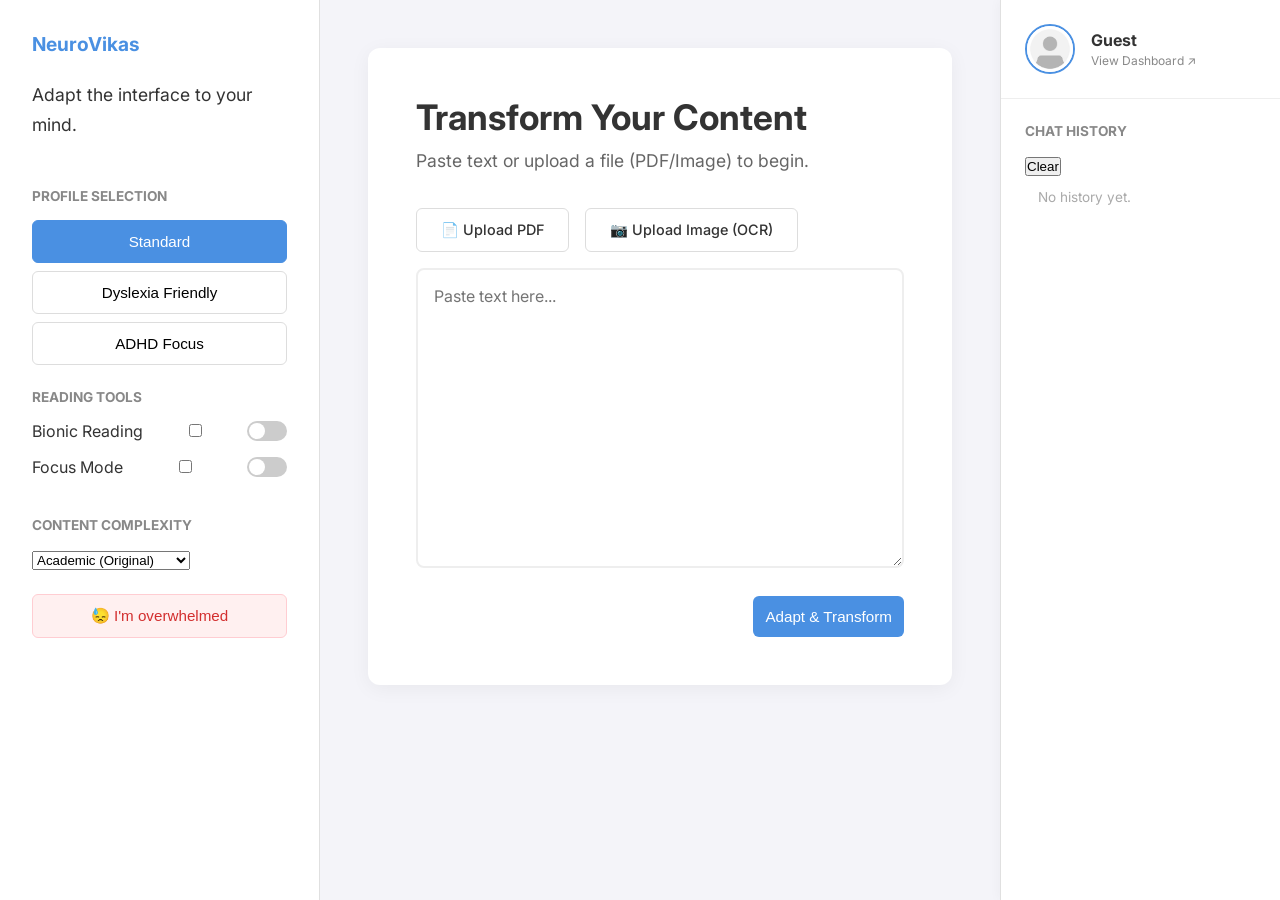
==== frontend/index.html @ 612e020a "Update index.html" ====
<!DOCTYPE html>
<html lang="en">
<head>
    <meta charset="UTF-8">
    <meta name="viewport" content="width=device-width, initial-scale=1.0">
    <title>NeuroVikas | Neuro-Adaptive Learning</title>
    <link rel="stylesheet" href="style.css">
    <link href="https://fonts.googleapis.com/css2?family=Inter:wght@400;600;700&family=Lexend:wght@400;500&display=swap" rel="stylesheet">
</head>
<body>

    <!-- Left Control Sidebar -->
    <nav class="control-panel">
        <div class="logo">NeuroVikas</div>
        <p class="tagline">Adapt the interface to your mind.</p>

        <div class="control-group">
            <h3>Profile Selection</h3>
            <div class="btn-group">
                <button onclick="setMode('default')" class="btn btn-outline" id="btn-default">Standard</button>
                <button onclick="setMode('dyslexia')" class="btn btn-outline" id="btn-dyslexia">Dyslexia Friendly</button>
                <button onclick="setMode('adhd')" class="btn btn-outline" id="btn-adhd">ADHD Focus</button>
            </div>
        </div>

        <div class="control-group">
            <h3>Reading Tools</h3>
            <label class="toggle-label">
                <span>Bionic Reading</span>
                <input type="checkbox" id="toggle-bionic" onchange="toggleBionic(this.checked)">
                <span class="slider"></span>
            </label>
            <label class="toggle-label">
                <span>Focus Mode</span>
                <input type="checkbox" id="toggle-focus" onchange="toggleFocusMask(this.checked)">
                <span class="slider"></span>
            </label>
        </div>

        <div class="control-group">
            <h3>Content Complexity</h3>
            <select id="complexity-select" onchange="changeComplexity(this.value)">
                <option value="academic">Academic (Original)</option>
                <option value="simplified">Simplified (Easy Read)</option>
            </select>
        </div>

        <div class="control-group distress-section">
            <button class="btn btn-distress" onclick="triggerBreak()">
                😓 I'm overwhelmed
            </button>
        </div>
    </nav>

    <!-- Main Content Area (Shifted Left) -->
    <main class="content-area" id="content-area">
        
        <!-- Focus Mask Overlays (Top & Bottom dark slabs) -->
        <div class="focus-mask-top" id="focus-mask-top"></div>
        <div class="focus-mask-bottom" id="focus-mask-bottom"></div>

        <!-- INPUT VIEW -->
        <section class="input-view" id="input-view">
            <h1>Transform Your Content</h1>
            <p>Paste text or upload a file (PDF/Image) to begin.</p>
            
            <!-- Upload Buttons -->
            <div class="upload-section">
                <label class="upload-btn" title="Max file size: 16MB">
                    📄 Upload PDF
                    <input type="file" id="pdf-input" accept=".pdf" hidden onchange="handleFileUpload(this)">
                </label>
                <label class="upload-btn" title="Max file size: 16MB">
                    📷 Upload Image (OCR)
                    <input type="file" id="img-input" accept="image/*" hidden onchange="handleFileUpload(this)">
                </label>
            </div>

            <textarea id="user-input" placeholder="Paste text here..."></textarea>
            
            <div class="input-actions">
                <button class="btn btn-primary" onclick="processText()">Adapt & Transform</button>
            </div>
        </section>

        <!-- RESULT VIEW (Hidden initially) -->
        <article class="article-container hidden" id="article-container">
            <header>
                <h1 id="article-title">Processed Content</h1>
                <div class="meta-bar">
                    <span class="tag" id="meta-complexity">Analyzing...</span>
                    <span class="reading-time" id="meta-time">0 min read</span>
                </div>
            </header>

            <!-- Action Bar -->
            <div class="action-bar">
                <button class="btn btn-icon" onclick="toggleSpeech()">🔊 Read Aloud</button>
                <button class="btn btn-icon" onclick="downloadText()">📥 Download TXT</button>
                <button class="btn btn-icon" onclick="downloadPDF()">📥 Download PDF</button>
            </div>

            <!-- Content Blocks -->
            <section class="content-block" id="content-academic"></section>
            <section class="content-block hidden" id="content-simplified"></section>

            <!-- Visual Aid -->
            <aside class="visual-summary" id="visual-summary">
                <div class="card">
                    <div class="icon">💡</div>
                    <div class="text">Key Concepts extracted dynamically</div>
                </div>
            </aside>
        </article>
    </main>

    <!-- NEW: Right Sidebar (Profile & History) -->
    <aside class="right-sidebar">
        <!-- Profile Widget -->
        <div class="profile-widget">
            <a href="dashboard.html" class="profile-link">
                <img src="defprofile.jpeg" alt="Profile" class="profile-pic">
                <div class="profile-info">
                    <span class="profile-name" id="sidebar-username">Guest</span>
                    <span class="profile-view">View Dashboard ↗</span>
                </div>
            </a>
        </div>

        <!-- History Section -->
        <div class="history-section">
            <div class="history-header">
                <h3>Chat History</h3>
                <button class="btn-clear-history" onclick="clearHistory()">Clear</button>
            </div>
            <ul id="history-list" class="history-list">
                <li class="history-empty">No history yet.</li>
            </ul>
        </div>
    </aside>

    <!-- Distress Modal -->
    <div class="modal-overlay hidden" id="distress-modal" onclick="closeBreak()">
        <div class="modal-content" onclick="event.stopPropagation()">
            <h2>Let's take a breath.</h2>
            <p>Focus on the circle.</p>
            <div class="breathing-circle"></div>
            <button class="btn btn-primary" onclick="closeBreak()">I'm ready</button>
        </div>
    </div>

    <!-- Exit ADHD Mode Button (Floating) -->
    <button class="adhd-exit-btn hidden" id="adhd-exit-btn" onclick="setMode('default')">❌ Exit ADHD Focus</button>

    <script src="script.js"></script>
</body>
</html>
---- frontend/style.css ----
:root {
    --bg-color: #f4f4f9;
    --text-color: #333;
    --font-main: 'Inter', sans-serif;
    --font-readable: 'Lexend', sans-serif;
    --panel-bg: #ffffff;
    --accent: #4a90e2;
    --warning: #f4b400;
    --success: #0f9d58;
}

* { box-sizing: border-box; margin: 0; padding: 0; transition: all 0.3s ease; }

body {
    font-family: var(--font-main);
    background-color: var(--bg-color);
    color: var(--text-color);
    display: flex;
    min-height: 100vh;
}

/* Sidebar */
.control-panel {
    width: 320px;
    background: var(--panel-bg);
    padding: 2rem;
    border-right: 1px solid #e0e0e0;
    display: flex;
    flex-direction: column;
    gap: 1.5rem;
    z-index: 100;
}

.logo { font-weight: 700; font-size: 1.2rem; color: var(--accent); }
.control-group h3 { font-size: 0.85rem; text-transform: uppercase; color: #888; margin-bottom: 1rem; }

/* Buttons & Toggles */
.btn-group { display: flex; flex-direction: column; gap: 0.5rem; }
.btn {
    padding: 0.75rem;
    border: 1px solid #ddd;
    background: white;
    cursor: pointer;
    border-radius: 6px;
    font-weight: 500;
    text-align: center;
    font-size: 0.95rem;
}
.btn:hover { border-color: var(--accent); color: var(--accent); }
.btn.active { background: var(--accent); color: white; border-color: var(--accent); }
.btn-primary { background: var(--accent); color: white; border: none; }
.btn-distress { background: #fff0f0; color: #d32f2f; border-color: #ffcdd2; width: 100%; margin-top: auto; }

.toggle-label { display: flex; justify-content: space-between; align-items: center; margin-bottom: 1rem; cursor: pointer; }
.slider { width: 40px; height: 20px; background: #ccc; border-radius: 20px; position: relative; }
.slider::after { content: ''; position: absolute; width: 16px; height: 16px; background: white; border-radius: 50%; top: 2px; left: 2px; transition: 0.2s; }
input:checked + .slider { background: var(--accent); }
input:checked + .slider::after { left: 22px; }

/* Content Area */
.content-area { flex: 1; padding: 3rem; overflow-y: auto; position: relative; display: flex; flex-direction: column; align-items: center; }

/* Input View */
.input-view {
    width: 100%;
    max-width: 800px;
    background: white;
    padding: 3rem;
    border-radius: 12px;
    box-shadow: 0 4px 20px rgba(0,0,0,0.05);
}
.input-view h1 { margin-bottom: 0.5rem; }
.input-view p { color: #666; margin-bottom: 2rem; }

textarea#user-input {
    width: 100%;
    height: 300px;
    border: 2px solid #eee;
    border-radius: 8px;
    padding: 1rem;
    font-family: var(--font-main);
    font-size: 1rem;
    resize: vertical;
}
textarea#user-input:focus { border-color: var(--accent); outline: none; }
.input-actions { margin-top: 1.5rem; text-align: right; }

/* NEW: Upload Section */
.upload-section {
    display: flex;
    gap: 1rem;
    margin-bottom: 1rem;
}
.upload-btn {
    padding: 0.75rem 1.5rem;
    background: white;
    border: 1px solid #ddd;
    border-radius: 6px;
    cursor: pointer;
    font-weight: 500;
    transition: all 0.2s;
    font-size: 0.9rem;
}
.upload-btn:hover {
    background: #f0f0f0;
    border-color: #aaa;
}

/* Reading View */
.article-container {
    width: 100%;
    max-width: 800px;
    background: white;
    padding: 3rem;
    border-radius: 12px;
    box-shadow: 0 4px 20px rgba(0,0,0,0.05);
}

/* NEW: Action Bar */
.action-bar {
    display: flex;
    gap: 0.5rem;
    margin-bottom: 1.5rem;
    border-bottom: 1px solid #eee;
    padding-bottom: 1rem;
    flex-wrap: wrap;
}
.btn-icon {
    background: white;
    border: 1px solid #eee;
    padding: 0.5rem 1rem;
    border-radius: 20px;
    cursor: pointer;
    font-size: 0.9rem;
}
.btn-icon:hover { background: #f9f9f9; }

.btn-back { background: none; border: none; color: var(--accent); cursor: pointer; font-weight: 600; margin-bottom: 1rem; }
h1 { font-size: 2.2rem; line-height: 1.2; margin-bottom: 1rem; }
.meta-bar { display: flex; gap: 1rem; margin-bottom: 2rem; color: #666; font-size: 0.9rem; }
p { font-size: 1.1rem; line-height: 1.7; margin-bottom: 1.5rem; }
.hidden { display: none !important; }

/* Visual Summary */
.visual-summary {
    display: none;
    background: #f8fbff;
    padding: 1.5rem;
    border-radius: 12px;
    border: 1px solid #e1e8ed;
    margin-top: 2rem;
    justify-content: space-between;
    align-items: center;
}
.visual-summary .card { text-align: center; padding: 1rem; flex: 1; }
.visual-summary .icon { font-size: 2rem; margin-bottom: 0.5rem; }
.visual-summary .text { font-size: 0.9rem; font-weight: 600; }

/* Focus Mask */
.focus-mask {
    position: fixed;
    pointer-events: none;
    background: rgba(0, 0, 0, 0.85);
    height: 100vh;
    width: 100vw;
    top: 0;
    left: 0;
    z-index: 50;
    opacity: 0;
}
.focus-mask.active { opacity: 1; }

/* Modes */
body.mode-dyslexia { --bg-color: #fdf6e3; --text-color: #333; }
body.mode-dyslexia .article-container, body.mode-dyslexia .input-view { font-family: var(--font-readable); letter-spacing: 0.05em; background: #fdf6e3; }
body.mode-dyslexia p, body.mode-dyslexia textarea { line-height: 2.0; font-size: 1.2rem; }

body.mode-adhd .article-container { border: 2px solid var(--accent); }
body.mode-adhd .visual-summary { display: flex; }

.bionic { font-weight: 700; }
.back-link { text-decoration: none; color: #666; font-weight: 500; display: inline-flex; align-items: center; gap: 0.5rem; margin-bottom: 1rem; }
.back-link:hover { color: var(--accent); }

/* Modal */
.modal-overlay {
    position: fixed; top: 0; left: 0; width: 100vw; height: 100vh;
    background: rgba(255, 255, 255, 0.95); z-index: 200;
    display: flex; justify-content: center; align-items: center;
}
.modal-content { text-align: center; background: white; padding: 3rem; border-radius: 16px; max-width: 400px; }
.breathing-circle { width: 100px; height: 100px; border-radius: 50%; background: var(--accent); margin: 2rem auto; animation: breathe 4s infinite ease-in-out; }
@keyframes breathe { 0% { transform: scale(0.8); } 50% { transform: scale(1.2); } 100% { transform: scale(0.8); } }

/* ==========================================
   RIGHT SIDEBAR & PROFILE STYLES
   ========================================== */

/* Adjust Body for 3-column layout */
body {
    overflow-x: hidden; /* Prevent horizontal scroll */
}

/* New Right Sidebar */
.right-sidebar {
    width: 280px;
    background: #ffffff;
    border-left: 1px solid #e0e0e0;
    height: 100vh;
    position: fixed;
    right: 0;
    top: 0;
    display: flex;
    flex-direction: column;
    z-index: 100;
    box-shadow: -2px 0 10px rgba(0,0,0,0.03);
}

/* Profile Widget */
.profile-widget {
    padding: 1.5rem;
    border-bottom: 1px solid #eee;
}

.profile-link {
    display: flex;
    align-items: center;
    gap: 1rem;
    text-decoration: none;
    transition: opacity 0.2s;
}

.profile-link:hover {
    opacity: 0.8;
}

.profile-pic {
    width: 50px;
    height: 50px;
    border-radius: 50%;
    object-fit: cover;
    border: 2px solid var(--accent);
}

.profile-info {
    display: flex;
    flex-direction: column;
}

.profile-name {
    font-weight: 700;
    color: #333;
    font-size: 1rem;
}

.profile-view {
    font-size: 0.75rem;
    color: #888;
    margin-top: 0.2rem;
}

/* History Section */
.history-section {
    padding: 1.5rem;
    flex: 1;
    overflow-y: auto;
}

.history-section h3 {
    font-size: 0.85rem;
    text-transform: uppercase;
    color: #888;
    margin-bottom: 1rem;
}

.history-list {
    list-style: none;
    padding: 0;
    margin: 0;
}

.history-list li {
    padding: 0.8rem;
    background: #f9f9f9;
    margin-bottom: 0.5rem;
    border-radius: 6px;
    font-size: 0.85rem;
    color: #555;
    cursor: pointer;
    white-space: nowrap;
    overflow: hidden;
    text-overflow: ellipsis;
    transition: background 0.2s;
}

.history-list li:hover {
    background: #f0f0f0;
}

.history-list li.history-empty {
    color: #aaa;
    cursor: default;
    background: none;
}

/* Shift Main Content Area to the Left */
.content-area {
    /* Existing styles might center it, we force margin-right to make room for sidebar */
    margin-right: 280px; /* Same as sidebar width */
    width: calc(100% - 280px - 320px); /* Screen - Right Sidebar - Left Sidebar */
    /* Ensure it doesn't shrink too small */
    min-width: 300px; 
}

/* Mobile Responsive: Hide Right Sidebar on small screens */
@media (max-width: 1200px) {
    .right-sidebar {
        display: none;
    }
    .content-area {
        margin-right: 0;
        width: calc(100% - 320px); /* Full width minus left sidebar */
    }
}
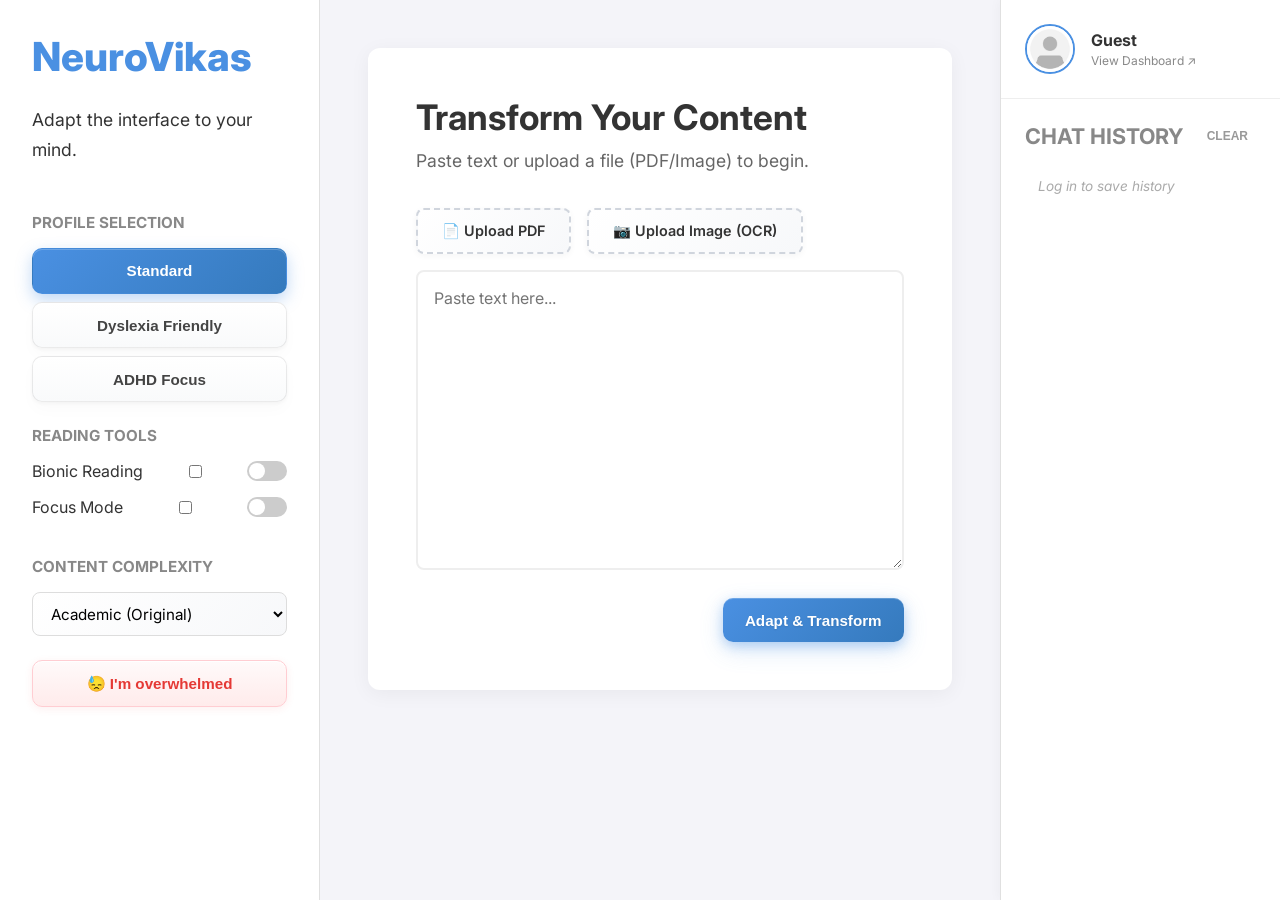
==== commit f80867c0: "Update index.html" ====
--- a/frontend/index.html
+++ b/frontend/index.html
@@ -5,13 +5,13 @@
     <meta name="viewport" content="width=device-width, initial-scale=1.0">
     <title>NeuroVikas | Neuro-Adaptive Learning</title>
     <link rel="stylesheet" href="style.css">
-    <link href="https://fonts.googleapis.com/css2?family=Inter:wght@400;600;700&family=Lexend:wght@400;500&display=swap" rel="stylesheet">
+    <link href="https://fonts.googleapis.com/css2?family=Inter:wght@400;600;700&family=Lexend:wght@400;500&family=Playfair+Display:wght@700&family=Space+Grotesk:wght@400;500;600;700&display=swap" rel="stylesheet">
 </head>
 <body>
 
     <!-- Left Control Sidebar -->
     <nav class="control-panel">
-        <div class="logo">NeuroVikas</div>
+        <div class="logo">Neuro<span class="logo-accent">Vikas</span></div>
         <p class="tagline">Adapt the interface to your mind.</p>
 
         <div class="control-group">
--- a/frontend/style.css
+++ b/frontend/style.css
@@ -5,6 +5,8 @@
     --font-readable: 'Lexend', sans-serif;
     --panel-bg: #ffffff;
     --accent: #4a90e2;
+    --accent-dark: #357abd;
+    --accent-glow: rgba(74, 144, 226, 0.35);
     --warning: #f4b400;
     --success: #0f9d58;
 }
@@ -31,27 +33,116 @@
     z-index: 100;
 }
 
-.logo { font-weight: 700; font-size: 1.2rem; color: var(--accent); }
-.control-group h3 { font-size: 0.85rem; text-transform: uppercase; color: #888; margin-bottom: 1rem; }
-
-/* Buttons & Toggles */
+.logo { font-weight: 800; font-size: 2.5rem; color: var(--accent); }
+.control-group h3 { font-size: 0.95rem; text-transform: uppercase; color: #888; margin-bottom: 1rem; }
+
+/* ==========================================
+   ENHANCED BUTTONS
+   ========================================== */
 .btn-group { display: flex; flex-direction: column; gap: 0.5rem; }
+
 .btn {
-    padding: 0.75rem;
-    border: 1px solid #ddd;
-    background: white;
-    cursor: pointer;
-    border-radius: 6px;
-    font-weight: 500;
+    padding: 0.85rem 1.4rem;
+    border: 1px solid rgba(0, 0, 0, 0.08); /* Subtle border */
+    background: linear-gradient(180deg, #ffffff 0%, #f9fafb 100%);
+    cursor: pointer;
+    border-radius: 10px;
+    font-weight: 600;
     text-align: center;
     font-size: 0.95rem;
-}
-.btn:hover { border-color: var(--accent); color: var(--accent); }
-.btn.active { background: var(--accent); color: white; border-color: var(--accent); }
-.btn-primary { background: var(--accent); color: white; border: none; }
-.btn-distress { background: #fff0f0; color: #d32f2f; border-color: #ffcdd2; width: 100%; margin-top: auto; }
-
+    color: #444;
+    position: relative;
+    overflow: hidden;
+    box-shadow: 
+        0 2px 4px rgba(0, 0, 0, 0.04),
+        0 8px 16px rgba(0, 0, 0, 0.02),
+        inset 0 1px 0 rgba(255, 255, 255, 1);
+    transition: all 0.3s cubic-bezier(0.25, 0.8, 0.25, 1);
+    backdrop-filter: blur(8px);
+}
+
+.btn:hover {
+    border-color: rgba(74, 144, 226, 0.4);
+    color: var(--accent);
+    box-shadow: 
+        0 6px 12px rgba(74, 144, 226, 0.12),
+        0 12px 24px rgba(74, 144, 226, 0.08),
+        inset 0 1px 0 rgba(255, 255, 255, 1);
+    background: linear-gradient(180deg, #ffffff 0%, #f0f6ff 100%);
+}
+
+.btn:active {
+    box-shadow: 
+        0 1px 2px rgba(0, 0, 0, 0.1),
+        inset 0 2px 4px rgba(0, 0, 0, 0.05);
+}
+
+.btn.active {
+    background: linear-gradient(135deg, var(--accent) 0%, var(--accent-dark) 100%);
+    color: white;
+    border-color: transparent;
+    box-shadow: 
+        0 6px 16px var(--accent-glow),
+        inset 0 1px 0 rgba(255, 255, 255, 0.2);
+}
+
+.btn-primary {
+    background: linear-gradient(135deg, var(--accent) 0%, var(--accent-dark) 100%);
+    color: white;
+    border: none;
+    border-radius: 10px;
+    box-shadow: 
+        0 4px 12px var(--accent-glow),
+        0 8px 24px rgba(74, 144, 226, 0.2),
+        inset 0 1px 0 rgba(255, 255, 255, 0.2);
+    text-shadow: 0 1px 2px rgba(0, 0, 0, 0.1);
+}
+
+.btn-primary:hover {
+    background: linear-gradient(135deg, #5ca5f6 0%, #2f7acc 100%);
+    box-shadow: 
+        0 8px 20px rgba(74, 144, 226, 0.35),
+        0 12px 30px rgba(74, 144, 226, 0.2);
+    color: white;
+}
+
+.btn-primary:active {
+    box-shadow: 
+        0 2px 8px var(--accent-glow),
+        inset 0 2px 6px rgba(0, 0, 0, 0.2);
+}
+
+.btn-distress {
+    background: linear-gradient(180deg, #fffafa 0%, #ffebeb 100%);
+    color: #e53935;
+    border: 1px solid #ffcdd2;
+    border-radius: 10px;
+    width: 100%;
+    margin-top: auto;
+    box-shadow: 
+        0 2px 8px rgba(229, 57, 53, 0.08),
+        inset 0 1px 0 rgba(255, 255, 255, 1);
+    font-weight: 700;
+}
+
+.btn-distress:hover {
+    background: linear-gradient(180deg, #ffebee 0%, #ffcdd2 100%);
+    border-color: #ef9a9a;
+    box-shadow: 
+        0 6px 16px rgba(229, 57, 53, 0.15),
+        0 12px 24px rgba(229, 57, 53, 0.1);
+    color: #c62828;
+}
+
+.btn-distress:active {
+    box-shadow: 
+        0 1px 4px rgba(229, 57, 53, 0.15),
+        inset 0 2px 4px rgba(0, 0, 0, 0.08);
+}
+
+/* Toggles */
 .toggle-label { display: flex; justify-content: space-between; align-items: center; margin-bottom: 1rem; cursor: pointer; }
+.toggle-label.disabled { opacity: 0.4; pointer-events: none; cursor: not-allowed; }
 .slider { width: 40px; height: 20px; background: #ccc; border-radius: 20px; position: relative; }
 .slider::after { content: ''; position: absolute; width: 16px; height: 16px; background: white; border-radius: 50%; top: 2px; left: 2px; transition: 0.2s; }
 input:checked + .slider { background: var(--accent); }
@@ -85,7 +176,7 @@
 textarea#user-input:focus { border-color: var(--accent); outline: none; }
 .input-actions { margin-top: 1.5rem; text-align: right; }
 
-/* NEW: Upload Section */
+/* Upload Section */
 .upload-section {
     display: flex;
     gap: 1rem;
@@ -93,17 +184,24 @@
 }
 .upload-btn {
     padding: 0.75rem 1.5rem;
-    background: white;
-    border: 1px solid #ddd;
-    border-radius: 6px;
-    cursor: pointer;
-    font-weight: 500;
-    transition: all 0.2s;
+    background: linear-gradient(135deg, #ffffff 0%, #f7f8fa 100%);
+    border: 2px dashed #d0d5dd;
+    border-radius: 8px;
+    cursor: pointer;
+    font-weight: 600;
     font-size: 0.9rem;
+    transition: all 0.25s cubic-bezier(0.4, 0, 0.2, 1);
+    box-shadow: 0 2px 6px rgba(0, 0, 0, 0.04);
 }
 .upload-btn:hover {
-    background: #f0f0f0;
-    border-color: #aaa;
+    background: linear-gradient(135deg, #eef4fc 0%, #e3ecf7 100%);
+    border-color: var(--accent);
+    color: var(--accent);
+    transform: translateY(-2px);
+    box-shadow: 0 4px 14px rgba(74, 144, 226, 0.15);
+}
+.upload-btn:active {
+    transform: translateY(0);
 }
 
 /* Reading View */
@@ -116,7 +214,7 @@
     box-shadow: 0 4px 20px rgba(0,0,0,0.05);
 }
 
-/* NEW: Action Bar */
+/* Action Bar */
 .action-bar {
     display: flex;
     gap: 0.5rem;
@@ -125,15 +223,38 @@
     padding-bottom: 1rem;
     flex-wrap: wrap;
 }
+
 .btn-icon {
-    background: white;
-    border: 1px solid #eee;
-    padding: 0.5rem 1rem;
-    border-radius: 20px;
+    background: linear-gradient(180deg, #ffffff 0%, #fafafa 100%);
+    border: 1px solid rgba(0, 0, 0, 0.08); /* Distinct border */
+    padding: 0.65rem 1.25rem;
+    border-radius: 30px; /* More pill-shaped */
     cursor: pointer;
     font-size: 0.9rem;
-}
-.btn-icon:hover { background: #f9f9f9; }
+    font-weight: 600;
+    color: #555;
+    box-shadow: 
+        0 2px 6px rgba(0, 0, 0, 0.04),
+        0 4px 12px rgba(0, 0, 0, 0.02),
+        inset 0 1px 0 rgba(255, 255, 255, 1);
+    transition: all 0.3s cubic-bezier(0.25, 0.8, 0.25, 1);
+}
+
+.btn-icon:hover {
+    background: linear-gradient(180deg, #ffffff 0%, #f4f8ff 100%);
+    border-color: rgba(74, 144, 226, 0.3);
+    color: var(--accent);
+    box-shadow: 
+        0 4px 12px rgba(74, 144, 226, 0.1),
+        0 8px 24px rgba(74, 144, 226, 0.08),
+        inset 0 1px 0 rgba(255, 255, 255, 1);
+}
+
+.btn-icon:active {
+    box-shadow: 
+        0 1px 3px rgba(0, 0, 0, 0.08),
+        inset 0 2px 4px rgba(0, 0, 0, 0.04);
+}
 
 .btn-back { background: none; border: none; color: var(--accent); cursor: pointer; font-weight: 600; margin-bottom: 1rem; }
 h1 { font-size: 2.2rem; line-height: 1.2; margin-bottom: 1rem; }
@@ -156,31 +277,140 @@
 .visual-summary .icon { font-size: 2rem; margin-bottom: 0.5rem; }
 .visual-summary .text { font-size: 0.9rem; font-weight: 600; }
 
-/* Focus Mask */
-.focus-mask {
+/* ==========================================
+   FOCUS MASK — Bright Ruler Approach
+   ========================================== */
+.focus-mask-top,
+.focus-mask-bottom {
     position: fixed;
+    left: 0;
+    width: 100vw;
+    background: rgba(0, 0, 0, 0.85); /* Slightly darker for better contrast */
+    z-index: 50;
     pointer-events: none;
-    background: rgba(0, 0, 0, 0.85);
-    height: 100vh;
+    opacity: 0;
+    transition: opacity 0.3s ease;
+    backdrop-filter: blur(4px); /* Blur the distracted text */
+}
+
+.focus-mask-ruler {
+    position: fixed;
+    left: 0;
     width: 100vw;
+    z-index: 51;
+    pointer-events: none;
+    opacity: 0;
+    transition: opacity 0.3s ease;
+    /* Bright backdrop and glowing borders for the reading area */
+    background: rgba(255, 255, 255, 0.1); 
+    border-top: 2px solid rgba(255, 255, 255, 0.4);
+    border-bottom: 2px solid rgba(255, 255, 255, 0.4);
+    box-shadow: 0 0 20px rgba(255, 255, 255, 0.2);
+    backdrop-filter: brightness(1.1) contrast(1.05); /* Make text "pop" more */
+}
+
+.focus-mask-top {
     top: 0;
-    left: 0;
-    z-index: 50;
-    opacity: 0;
-}
-.focus-mask.active { opacity: 1; }
+    height: 0;
+}
+
+.focus-mask-bottom {
+    bottom: 0;
+    top: auto;
+    height: 0;
+}
+
+.focus-mask-top.active,
+.focus-mask-bottom.active,
+.focus-mask-ruler.active {
+    opacity: 1;
+}
 
 /* Modes */
 body.mode-dyslexia { --bg-color: #fdf6e3; --text-color: #333; }
 body.mode-dyslexia .article-container, body.mode-dyslexia .input-view { font-family: var(--font-readable); letter-spacing: 0.05em; background: #fdf6e3; }
 body.mode-dyslexia p, body.mode-dyslexia textarea { line-height: 2.0; font-size: 1.2rem; }
 
-body.mode-adhd .article-container { border: 2px solid var(--accent); }
+/* Strict ADHD Focus Mode Overrides */
+body.mode-adhd .control-panel,
+body.mode-adhd .right-sidebar,
+body.mode-adhd .top-bar,
+body.mode-adhd .action-bar,
+body.mode-adhd .upload-section {
+    display: none !important;
+}
+
+body.mode-adhd .content-area {
+    width: 100vw !important;
+    max-width: 100vw !important;
+    margin: 0 !important;
+    padding: 2rem 5% !important;
+}
+
+body.mode-adhd .article-container,
+body.mode-adhd .input-view {
+    border: 3px solid var(--accent);
+    max-width: 900px;
+    margin: 0 auto;
+    box-shadow: 0 0 30px rgba(0, 0, 0, 0.1);
+}
+
 body.mode-adhd .visual-summary { display: flex; }
+
+/* Floating ADHD Exit Button */
+.adhd-exit-btn {
+    position: fixed;
+    bottom: 2rem;
+    right: 2rem;
+    z-index: 1000;
+    /* Less saturated slate blue */
+    background: linear-gradient(135deg, #78909c 0%, #546e7a 100%);
+    color: white;
+    border: none;
+    padding: 1rem 1.5rem;
+    border-radius: 30px;
+    font-size: 1.1rem;
+    font-weight: 700;
+    cursor: pointer;
+    box-shadow: 0 4px 15px rgba(84, 110, 122, 0.3);
+    transition: all 0.3s cubic-bezier(0.175, 0.885, 0.32, 1.275);
+}
+
+.adhd-exit-btn.hidden {
+    display: none !important;
+}
+
+.adhd-exit-btn:hover {
+    /* Slightly lighter on hover, no jump */
+    background: linear-gradient(135deg, #8ba4b1 0%, #627e8d 100%);
+    box-shadow: 0 8px 25px rgba(84, 110, 122, 0.5);
+}
+
+.adhd-exit-btn:active {
+    box-shadow: 0 2px 8px rgba(84, 110, 122, 0.2);
+}
 
 .bionic { font-weight: 700; }
 .back-link { text-decoration: none; color: #666; font-weight: 500; display: inline-flex; align-items: center; gap: 0.5rem; margin-bottom: 1rem; }
 .back-link:hover { color: var(--accent); }
+
+/* Select dropdown styling */
+select {
+    width: 100%;
+    padding: 0.65rem 0.85rem;
+    border: 1px solid #ddd;
+    border-radius: 8px;
+    font-size: 0.95rem;
+    font-family: var(--font-main);
+    background: linear-gradient(135deg, #ffffff 0%, #f7f8fa 100%);
+    cursor: pointer;
+    outline: none;
+    transition: border-color 0.2s, box-shadow 0.2s;
+}
+select:focus {
+    border-color: var(--accent);
+    box-shadow: 0 0 0 3px rgba(74, 144, 226, 0.12);
+}
 
 /* Modal */
 .modal-overlay {
@@ -188,8 +418,8 @@
     background: rgba(255, 255, 255, 0.95); z-index: 200;
     display: flex; justify-content: center; align-items: center;
 }
-.modal-content { text-align: center; background: white; padding: 3rem; border-radius: 16px; max-width: 400px; }
-.breathing-circle { width: 100px; height: 100px; border-radius: 50%; background: var(--accent); margin: 2rem auto; animation: breathe 4s infinite ease-in-out; }
+.modal-content { text-align: center; background: white; padding: 3rem; border-radius: 16px; max-width: 400px; box-shadow: 0 8px 40px rgba(0,0,0,0.1); }
+.breathing-circle { width: 100px; height: 100px; border-radius: 50%; background: linear-gradient(135deg, var(--accent), var(--accent-dark)); margin: 2rem auto; animation: breathe 4s infinite ease-in-out; }
 @keyframes breathe { 0% { transform: scale(0.8); } 50% { transform: scale(1.2); } 100% { transform: scale(0.8); } }
 
 /* ==========================================
@@ -267,10 +497,35 @@
 }
 
 .history-section h3 {
-    font-size: 0.85rem;
+    font-size: 1.35rem;
     text-transform: uppercase;
     color: #888;
+    margin: 0;
+}
+
+.history-header {
+    display: flex;
+    justify-content: space-between;
+    align-items: center;
     margin-bottom: 1rem;
+}
+
+.btn-clear-history {
+    background: none;
+    border: none;
+    color: #999;
+    font-size: 0.75rem;
+    cursor: pointer;
+    font-weight: 600;
+    text-transform: uppercase;
+    transition: color 0.2s;
+    padding: 0.2rem 0.5rem;
+    border-radius: 4px;
+}
+
+.btn-clear-history:hover {
+    color: #e53935;
+    background: #ffebeb;
 }
 
 .history-list {
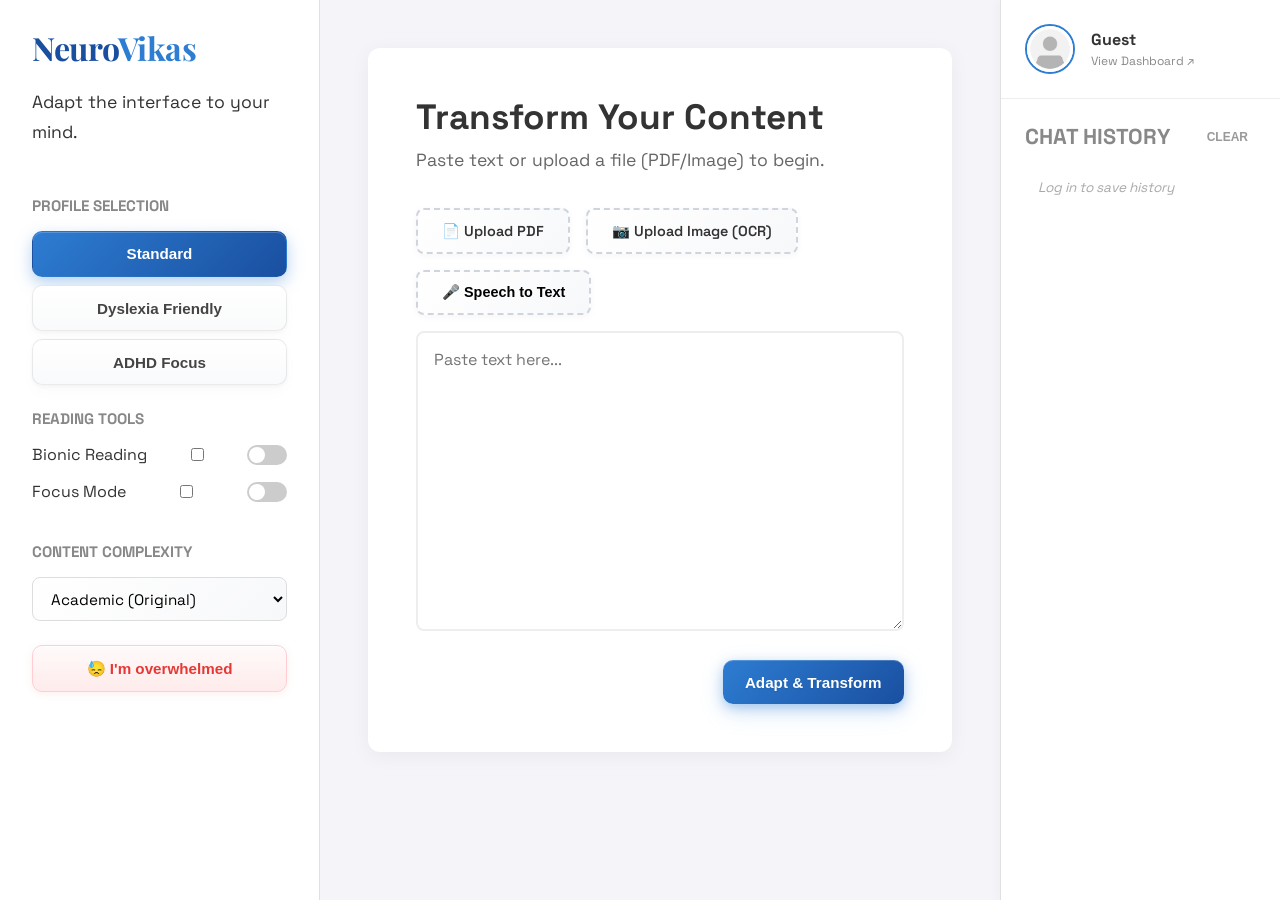
==== commit 6af45231: "Update index.html" ====
--- a/frontend/index.html
+++ b/frontend/index.html
@@ -74,6 +74,9 @@
                     📷 Upload Image (OCR)
                     <input type="file" id="img-input" accept="image/*" hidden onchange="handleFileUpload(this)">
                 </label>
+                <button class="upload-btn" id="dictate-btn" onclick="toggleDictation()" title="Speech to Text">
+                    🎤 Speech to Text
+                </button>
             </div>
 
             <textarea id="user-input" placeholder="Paste text here..."></textarea>
--- a/frontend/style.css
+++ b/frontend/style.css
@@ -1,12 +1,12 @@
 :root {
     --bg-color: #f4f4f9;
     --text-color: #333;
-    --font-main: 'Inter', sans-serif;
+    --font-main: 'Space Grotesk', 'Inter', sans-serif;
     --font-readable: 'Lexend', sans-serif;
     --panel-bg: #ffffff;
-    --accent: #4a90e2;
-    --accent-dark: #357abd;
-    --accent-glow: rgba(74, 144, 226, 0.35);
+    --accent: #2d7dd2;
+    --accent-dark: #1a4fa0;
+    --accent-glow: rgba(45, 125, 210, 0.35);
     --warning: #f4b400;
     --success: #0f9d58;
 }
@@ -33,7 +33,17 @@
     z-index: 100;
 }
 
-.logo { font-weight: 800; font-size: 2.5rem; color: var(--accent); }
+.logo {
+    font-family: 'Playfair Display', serif;
+    font-weight: 700;
+    font-size: 2rem;
+    color: #1a4fa0;
+    letter-spacing: -0.5px;
+    line-height: 1;
+}
+
+.logo-accent { color: #2d7dd2; }
+
 .control-group h3 { font-size: 0.95rem; text-transform: uppercase; color: #888; margin-bottom: 1rem; }
 
 /* ==========================================
@@ -148,8 +158,19 @@
 input:checked + .slider { background: var(--accent); }
 input:checked + .slider::after { left: 22px; }
 
-/* Content Area */
-.content-area { flex: 1; padding: 3rem; overflow-y: auto; position: relative; display: flex; flex-direction: column; align-items: center; }
+/* Content Area — centres between the left flex sidebar and the fixed right sidebar */
+.content-area {
+    flex: 1;
+    padding: 3rem;
+    overflow-y: auto;
+    position: relative;
+    display: flex;
+    flex-direction: column;
+    align-items: center;   /* horizontally centres children */
+    margin-right: 280px;   /* push away from fixed right sidebar */
+    min-width: 280px;
+    box-sizing: border-box;
+}
 
 /* Input View */
 .input-view {
@@ -558,14 +579,6 @@
     background: none;
 }
 
-/* Shift Main Content Area to the Left */
-.content-area {
-    /* Existing styles might center it, we force margin-right to make room for sidebar */
-    margin-right: 280px; /* Same as sidebar width */
-    width: calc(100% - 280px - 320px); /* Screen - Right Sidebar - Left Sidebar */
-    /* Ensure it doesn't shrink too small */
-    min-width: 300px; 
-}
 
 /* Mobile Responsive: Hide Right Sidebar on small screens */
 @media (max-width: 1200px) {
@@ -574,6 +587,28 @@
     }
     .content-area {
         margin-right: 0;
-        width: calc(100% - 320px); /* Full width minus left sidebar */
+        width: auto;
     }
 }
+
+/* On smaller screens hide the left control-panel too */
+@media (max-width: 760px) {
+    .control-panel {
+        display: none;
+    }
+    .content-area {
+        margin-left: 0;
+        margin-right: 0;
+        padding: 1.5rem;
+    }
+}
+
+/* Fix: upload buttons wrap instead of overflow */
+.upload-section {
+    flex-wrap: wrap;
+}
+
+/* Fix: action-bar items align properly */
+.action-bar {
+    align-items: center;
+}
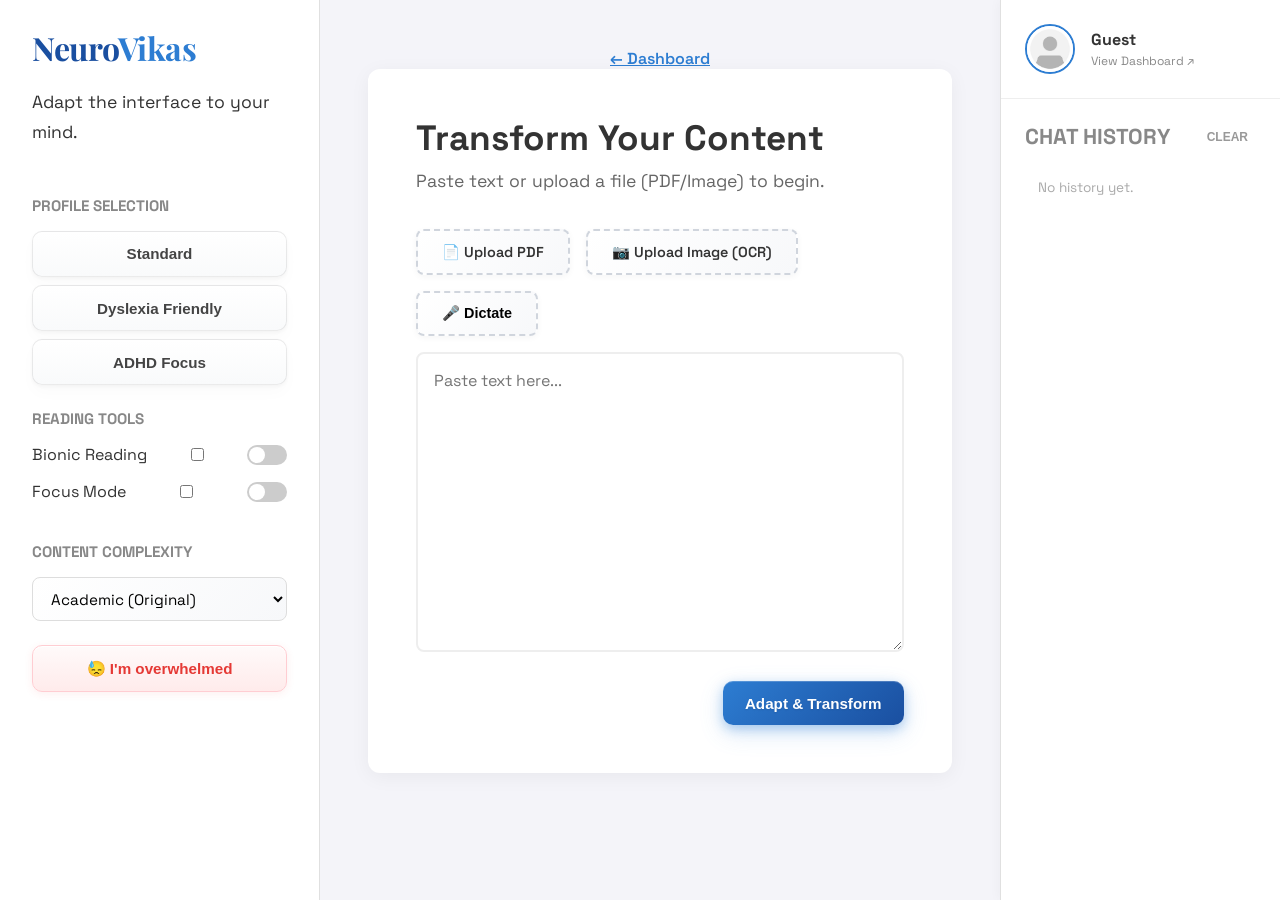
==== commit 88f0be10: "Update index.html" ====
--- a/frontend/index.html
+++ b/frontend/index.html
@@ -55,9 +55,15 @@
     <!-- Main Content Area (Shifted Left) -->
     <main class="content-area" id="content-area">
         
-        <!-- Focus Mask Overlays (Top & Bottom dark slabs) -->
+        <!-- Focus Mask Overlays (Top, Bottom dark slabs, and bright ruler) -->
         <div class="focus-mask-top" id="focus-mask-top"></div>
+        <div class="focus-mask-ruler" id="focus-mask-ruler"></div>
         <div class="focus-mask-bottom" id="focus-mask-bottom"></div>
+
+        <!-- Top Action Bar -->
+        <div class="top-bar">
+            <a href="dashboard.html" class="btn-back">← Dashboard</a>
+        </div>
 
         <!-- INPUT VIEW -->
         <section class="input-view" id="input-view">
@@ -74,8 +80,8 @@
                     📷 Upload Image (OCR)
                     <input type="file" id="img-input" accept="image/*" hidden onchange="handleFileUpload(this)">
                 </label>
-                <button class="upload-btn" id="dictate-btn" onclick="toggleDictation()" title="Speech to Text">
-                    🎤 Speech to Text
+                <button class="upload-btn stt-btn" id="stt-btn" onclick="toggleSTT(event)" title="Dictate Text">
+                    🎤 Dictate
                 </button>
             </div>
 
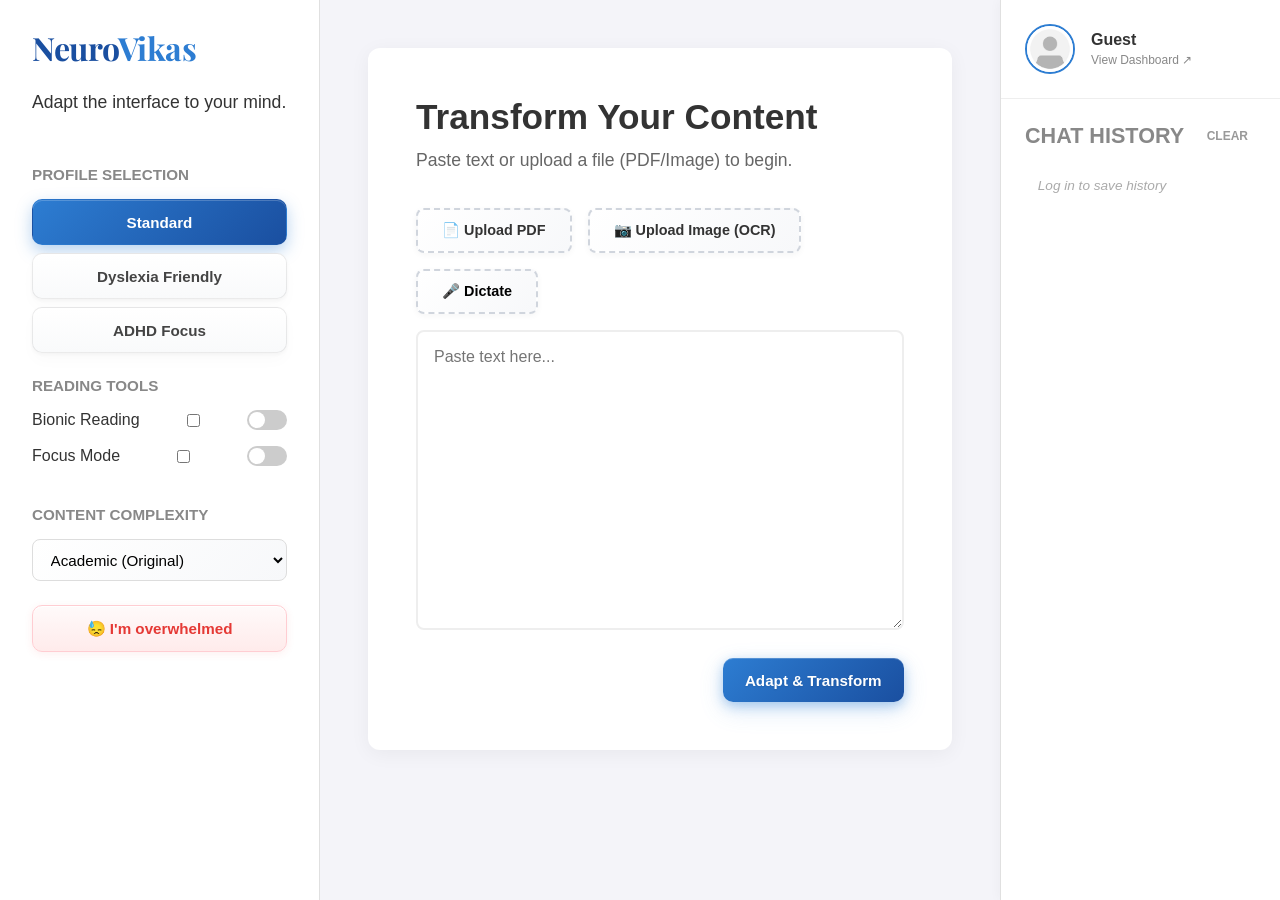
==== commit 922b66e4: "Update index.html" ====
--- a/frontend/index.html
+++ b/frontend/index.html
@@ -5,7 +5,7 @@
     <meta name="viewport" content="width=device-width, initial-scale=1.0">
     <title>NeuroVikas | Neuro-Adaptive Learning</title>
     <link rel="stylesheet" href="style.css">
-    <link href="https://fonts.googleapis.com/css2?family=Inter:wght@400;600;700&family=Lexend:wght@400;500&family=Playfair+Display:wght@700&family=Space+Grotesk:wght@400;500;600;700&display=swap" rel="stylesheet">
+    <link href="https://fonts.googleapis.com/css2?family=DM+Sans:wght@300;400;500;600;700&family=Playfair+Display:wght@700&display=swap" rel="stylesheet">
 </head>
 <body>
 
@@ -52,10 +52,10 @@
         </div>
     </nav>
 
-    <!-- Main Content Area (Shifted Left) -->
+    <!-- Main Content Area -->
     <main class="content-area" id="content-area">
-        
-        <!-- Focus Mask Overlays (Top, Bottom dark slabs, and bright ruler) -->
+
+        <!-- Focus Mask Overlays -->
         <div class="focus-mask-top" id="focus-mask-top"></div>
         <div class="focus-mask-ruler" id="focus-mask-ruler"></div>
         <div class="focus-mask-bottom" id="focus-mask-bottom"></div>
@@ -67,10 +67,11 @@
 
         <!-- INPUT VIEW -->
         <section class="input-view" id="input-view">
-            <h1>Transform Your Content</h1>
-            <p>Paste text or upload a file (PDF/Image) to begin.</p>
-            
-            <!-- Upload Buttons -->
+            <div class="input-view-header">
+                <h1>Transform Your Content</h1>
+                <p>Paste text or upload a file (PDF/Image) to begin.</p>
+            </div>
+
             <div class="upload-section">
                 <label class="upload-btn" title="Max file size: 16MB">
                     📄 Upload PDF
@@ -86,9 +87,9 @@
             </div>
 
             <textarea id="user-input" placeholder="Paste text here..."></textarea>
-            
+
             <div class="input-actions">
-                <button class="btn btn-primary" onclick="processText()">Adapt & Transform</button>
+                <button class="btn btn-primary" onclick="processText()">Adapt &amp; Transform</button>
             </div>
         </section>
 
@@ -102,18 +103,15 @@
                 </div>
             </header>
 
-            <!-- Action Bar -->
             <div class="action-bar">
                 <button class="btn btn-icon" onclick="toggleSpeech()">🔊 Read Aloud</button>
                 <button class="btn btn-icon" onclick="downloadText()">📥 Download TXT</button>
                 <button class="btn btn-icon" onclick="downloadPDF()">📥 Download PDF</button>
             </div>
 
-            <!-- Content Blocks -->
             <section class="content-block" id="content-academic"></section>
             <section class="content-block hidden" id="content-simplified"></section>
 
-            <!-- Visual Aid -->
             <aside class="visual-summary" id="visual-summary">
                 <div class="card">
                     <div class="icon">💡</div>
@@ -123,9 +121,8 @@
         </article>
     </main>
 
-    <!-- NEW: Right Sidebar (Profile & History) -->
+    <!-- Right Sidebar -->
     <aside class="right-sidebar">
-        <!-- Profile Widget -->
         <div class="profile-widget">
             <a href="dashboard.html" class="profile-link">
                 <img src="defprofile.jpeg" alt="Profile" class="profile-pic">
@@ -136,7 +133,6 @@
             </a>
         </div>
 
-        <!-- History Section -->
         <div class="history-section">
             <div class="history-header">
                 <h3>Chat History</h3>
--- a/frontend/style.css
+++ b/frontend/style.css
@@ -225,6 +225,19 @@
     transform: translateY(0);
 }
 
+.upload-btn.recording {
+    background: linear-gradient(135deg, #fff0f0 0%, #ffebeb 100%);
+    border-color: #ef9a9a;
+    color: #d32f2f;
+    animation: pulse-red 1.5s infinite;
+}
+
+@keyframes pulse-red {
+    0% { box-shadow: 0 0 0 0 rgba(211, 47, 47, 0.4); }
+    70% { box-shadow: 0 0 0 10px rgba(211, 47, 47, 0); }
+    100% { box-shadow: 0 0 0 0 rgba(211, 47, 47, 0); }
+}
+
 /* Reading View */
 .article-container {
     width: 100%;
@@ -277,7 +290,10 @@
         inset 0 2px 4px rgba(0, 0, 0, 0.04);
 }
 
-.btn-back { background: none; border: none; color: var(--accent); cursor: pointer; font-weight: 600; margin-bottom: 1rem; }
+/* related resource: style.css:293:1 */
+.btn-back { /* the element was a.btn-back */
+  display: none;
+}
 h1 { font-size: 2.2rem; line-height: 1.2; margin-bottom: 1rem; }
 .meta-bar { display: flex; gap: 1rem; margin-bottom: 2rem; color: #666; font-size: 0.9rem; }
 p { font-size: 1.1rem; line-height: 1.7; margin-bottom: 1.5rem; }
@@ -376,7 +392,7 @@
     box-shadow: 0 0 30px rgba(0, 0, 0, 0.1);
 }
 
-body.mode-adhd .visual-summary { display: flex; }
+body.mode-adhd .visual-summary { display: none !important; }
 
 /* Floating ADHD Exit Button */
 .adhd-exit-btn {
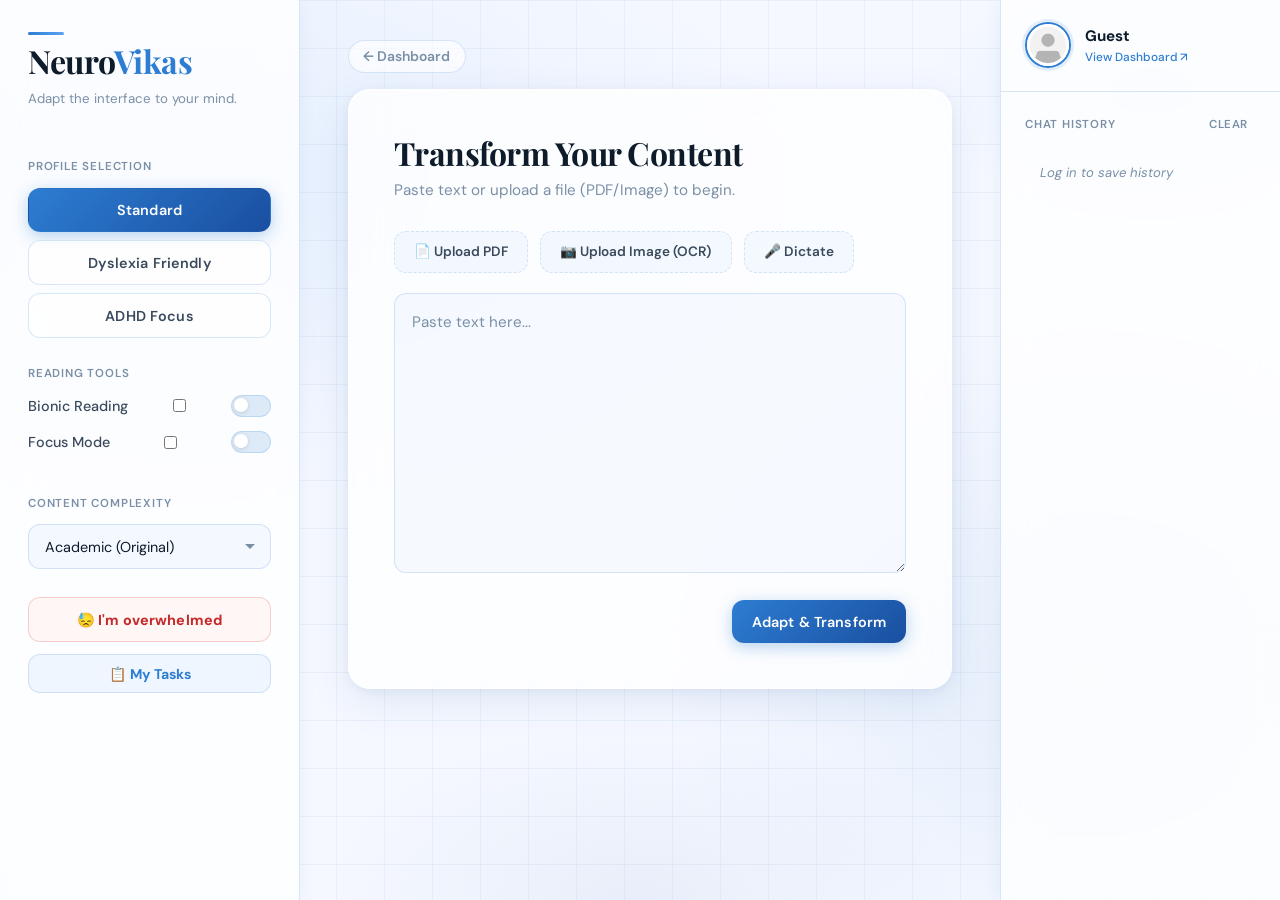
==== commit b512672b: "Update index.html" ====
--- a/frontend/index.html
+++ b/frontend/index.html
@@ -49,6 +49,9 @@
             <button class="btn btn-distress" onclick="triggerBreak()">
                 😓 I'm overwhelmed
             </button>
+            <a href="todo.html" style="display:block; margin-top:0.75rem; text-align:center; text-decoration:none; font-weight:700; font-size:0.88rem; color:var(--blue-mid); padding:0.6rem 1rem; border:1.5px solid var(--border); border-radius:var(--radius-btn); background:var(--blue-ghost);">
+                📋 My Tasks
+            </a>
         </div>
     </nav>
 
@@ -147,10 +150,10 @@
     <!-- Distress Modal -->
     <div class="modal-overlay hidden" id="distress-modal" onclick="closeBreak()">
         <div class="modal-content" onclick="event.stopPropagation()">
-            <h2>Let's take a breath.</h2>
-            <p>Focus on the circle.</p>
+            <h2>Let's take a breath. 🌿</h2>
+            <p>Focus on the circle — breathe in as it grows, out as it shrinks.</p>
             <div class="breathing-circle"></div>
-            <button class="btn btn-primary" onclick="closeBreak()">I'm ready</button>
+            <button class="btn btn-primary" onclick="closeBreak()">I'm ready ✅</button>
         </div>
     </div>
 
--- a/frontend/style.css
+++ b/frontend/style.css
@@ -1,333 +1,564 @@
+/* ══════════════════════════════════════════
+   style.css — NeuroVikas
+   Theme: DM Sans · Playfair Display · Blue & White · Glass
+   Matches login.css aesthetic exactly
+══════════════════════════════════════════ */
+
+@import url('https://fonts.googleapis.com/css2?family=DM+Sans:wght@300;400;500;600;700&family=Playfair+Display:wght@700&display=swap');
+
 :root {
-    --bg-color: #f4f4f9;
-    --text-color: #333;
-    --font-main: 'Space Grotesk', 'Inter', sans-serif;
-    --font-readable: 'Lexend', sans-serif;
-    --panel-bg: #ffffff;
-    --accent: #2d7dd2;
-    --accent-dark: #1a4fa0;
-    --accent-glow: rgba(45, 125, 210, 0.35);
-    --warning: #f4b400;
-    --success: #0f9d58;
-}
-
-* { box-sizing: border-box; margin: 0; padding: 0; transition: all 0.3s ease; }
-
+    --blue-deep:      #1a4fa0;
+    --blue-mid:       #2d7dd2;
+    --blue-light:     #5ba3f5;
+    --blue-pale:      #ddeeff;
+    --blue-ghost:     #f0f6ff;
+    --white:          #ffffff;
+    --ink:            #0d1b2a;
+    --ink-soft:       #3a4a5c;
+    --ink-mute:       #7a8fa6;
+    --border:         rgba(45, 125, 210, 0.18);
+    --border-hover:   rgba(45, 125, 210, 0.35);
+    --shadow-card:    0 2px 8px rgba(26,79,160,0.06), 0 12px 40px rgba(26,79,160,0.10);
+    --shadow-btn:     0 4px 16px rgba(45,125,210,0.35);
+    --radius-card:    22px;
+    --radius-input:   12px;
+    --radius-btn:     12px;
+    --font-main:      'DM Sans', sans-serif;
+    --font-display:   'Playfair Display', serif;
+    --font-readable:  'DM Sans', sans-serif;
+
+    /* kept for script.js compatibility */
+    --accent:         #2d7dd2;
+    --accent-dark:    #1a4fa0;
+    --accent-glow:    rgba(45, 125, 210, 0.35);
+    --bg-color:       #f5f8ff;
+    --text-color:     #0d1b2a;
+    --panel-bg:       rgba(255,255,255,0.78);
+}
+
+* { box-sizing: border-box; margin: 0; padding: 0; }
+
+button, input, select, textarea, a, label {
+    transition: all 0.22s cubic-bezier(0.22, 1, 0.36, 1);
+}
+
+/* ══════════════════════════════
+   BODY — mesh gradient + grid
+══════════════════════════════ */
 body {
     font-family: var(--font-main);
     background-color: var(--bg-color);
     color: var(--text-color);
     display: flex;
     min-height: 100vh;
-}
-
-/* Sidebar */
+    overflow-x: hidden;
+
+    background:
+        radial-gradient(ellipse 80% 60% at 15% 20%,  rgba(91,163,245,0.10) 0%, transparent 60%),
+        radial-gradient(ellipse 60% 70% at 85% 75%,  rgba(45,125,210,0.08) 0%, transparent 55%),
+        radial-gradient(ellipse 50% 40% at 50% 100%, rgba(26,79,160,0.06)  0%, transparent 50%),
+        radial-gradient(ellipse 40% 30% at 90% 10%,  rgba(91,163,245,0.08) 0%, transparent 45%),
+        #f5f8ff;
+}
+
+body::before {
+    content: '';
+    position: fixed;
+    inset: 0;
+    background-image:
+        linear-gradient(rgba(26,79,160,0.05) 1px, transparent 1px),
+        linear-gradient(90deg, rgba(26,79,160,0.05) 1px, transparent 1px);
+    background-size: 48px 48px;
+    z-index: 0;
+    pointer-events: none;
+    mix-blend-mode: multiply;
+}
+
+/* ══════════════════════════════
+   LEFT CONTROL PANEL
+══════════════════════════════ */
 .control-panel {
-    width: 320px;
-    background: var(--panel-bg);
-    padding: 2rem;
-    border-right: 1px solid #e0e0e0;
+    width: 300px;
+    flex-shrink: 0;
+    background: rgba(255, 255, 255, 0.78);
+    backdrop-filter: blur(20px);
+    -webkit-backdrop-filter: blur(20px);
+    padding: 2rem 1.75rem;
+    border-right: 1px solid var(--border);
     display: flex;
     flex-direction: column;
-    gap: 1.5rem;
+    gap: 1.75rem;
     z-index: 100;
+    position: relative;
+    box-shadow: 2px 0 16px rgba(26,79,160,0.05);
 }
 
 .logo {
-    font-family: 'Playfair Display', serif;
+    font-family: var(--font-display);
     font-weight: 700;
     font-size: 2rem;
-    color: #1a4fa0;
+    color: var(--ink);
     letter-spacing: -0.5px;
     line-height: 1;
 }
 
-.logo-accent { color: #2d7dd2; }
-
-.control-group h3 { font-size: 0.95rem; text-transform: uppercase; color: #888; margin-bottom: 1rem; }
-
-/* ==========================================
-   ENHANCED BUTTONS
-   ========================================== */
+.logo::before {
+    content: '';
+    display: block;
+    width: 36px;
+    height: 3px;
+    background: linear-gradient(90deg, var(--blue-mid), var(--blue-light));
+    border-radius: 4px;
+    margin-bottom: 0.6rem;
+}
+
+.logo-accent { color: var(--blue-mid); }
+
+.tagline {
+    font-size: 0.83rem;
+    color: var(--ink-mute);
+    font-weight: 400;
+    margin-top: -1rem;
+    line-height: 1.5;
+}
+
+.control-group h3 {
+    font-size: 0.72rem;
+    text-transform: uppercase;
+    letter-spacing: 0.07em;
+    color: var(--ink-mute);
+    font-weight: 600;
+    margin-bottom: 0.85rem;
+}
+
+/* ══════════════════════════════
+   BUTTONS
+══════════════════════════════ */
 .btn-group { display: flex; flex-direction: column; gap: 0.5rem; }
 
 .btn {
-    padding: 0.85rem 1.4rem;
-    border: 1px solid rgba(0, 0, 0, 0.08); /* Subtle border */
-    background: linear-gradient(180deg, #ffffff 0%, #f9fafb 100%);
+    padding: 0.78rem 1.25rem;
+    border-radius: var(--radius-btn);
+    font-family: var(--font-main);
+    font-weight: 600;
+    font-size: 0.9rem;
+    text-align: center;
     cursor: pointer;
-    border-radius: 10px;
-    font-weight: 600;
-    text-align: center;
-    font-size: 0.95rem;
-    color: #444;
+    display: inline-block;
+    border: 1.5px solid transparent;
+    letter-spacing: 0.01em;
+}
+
+.btn-outline {
+    background: rgba(255, 255, 255, 0.65);
+    color: var(--ink-soft);
+    border-color: var(--border);
+}
+
+.btn-outline:hover {
+    background: var(--blue-ghost);
+    border-color: var(--border-hover);
+    color: var(--blue-deep);
+    transform: translateY(-1px);
+}
+
+.btn-outline.active,
+.btn.active {
+    background: linear-gradient(135deg, var(--blue-mid) 0%, var(--blue-deep) 100%);
+    color: var(--white);
+    border-color: transparent;
+    box-shadow: var(--shadow-btn);
+}
+
+.btn-primary {
+    background: linear-gradient(135deg, var(--blue-mid) 0%, var(--blue-deep) 100%);
+    color: var(--white);
+    border: none;
+    box-shadow: var(--shadow-btn);
+}
+
+.btn-primary:hover {
+    transform: translateY(-2px);
+    box-shadow: 0 8px 28px rgba(45,125,210,0.45);
+    filter: brightness(1.05);
+    color: var(--white);
+}
+
+.btn-primary:active { transform: translateY(0); }
+
+.btn-distress {
+    background: rgba(255, 245, 245, 0.85);
+    color: #c62828;
+    border: 1.5px solid rgba(229, 57, 53, 0.22);
+    border-radius: var(--radius-btn);
+    width: 100%;
+    font-weight: 700;
+    font-family: var(--font-main);
+    font-size: 0.9rem;
+    padding: 0.78rem 1.25rem;
+    cursor: pointer;
+    margin-top: auto;
+}
+
+.btn-distress:hover {
+    background: rgba(255, 235, 235, 0.95);
+    border-color: rgba(229, 57, 53, 0.4);
+    transform: translateY(-1px);
+    box-shadow: 0 4px 16px rgba(229, 57, 53, 0.15);
+    color: #c62828;
+}
+
+.btn-distress:active { transform: translateY(0); }
+
+/* ══════════════════════════════
+   TOGGLES
+══════════════════════════════ */
+.toggle-label {
+    display: flex;
+    justify-content: space-between;
+    align-items: center;
+    margin-bottom: 0.9rem;
+    cursor: pointer;
+    font-size: 0.9rem;
+    color: var(--ink-soft);
+    font-weight: 500;
+}
+
+.toggle-label.disabled { opacity: 0.4; pointer-events: none; cursor: not-allowed; }
+
+.slider {
+    width: 40px;
+    height: 22px;
+    background: rgba(45, 125, 210, 0.15);
+    border-radius: 22px;
     position: relative;
-    overflow: hidden;
-    box-shadow: 
-        0 2px 4px rgba(0, 0, 0, 0.04),
-        0 8px 16px rgba(0, 0, 0, 0.02),
-        inset 0 1px 0 rgba(255, 255, 255, 1);
-    transition: all 0.3s cubic-bezier(0.25, 0.8, 0.25, 1);
-    backdrop-filter: blur(8px);
-}
-
-.btn:hover {
-    border-color: rgba(74, 144, 226, 0.4);
-    color: var(--accent);
-    box-shadow: 
-        0 6px 12px rgba(74, 144, 226, 0.12),
-        0 12px 24px rgba(74, 144, 226, 0.08),
-        inset 0 1px 0 rgba(255, 255, 255, 1);
-    background: linear-gradient(180deg, #ffffff 0%, #f0f6ff 100%);
-}
-
-.btn:active {
-    box-shadow: 
-        0 1px 2px rgba(0, 0, 0, 0.1),
-        inset 0 2px 4px rgba(0, 0, 0, 0.05);
-}
-
-.btn.active {
-    background: linear-gradient(135deg, var(--accent) 0%, var(--accent-dark) 100%);
-    color: white;
-    border-color: transparent;
-    box-shadow: 
-        0 6px 16px var(--accent-glow),
-        inset 0 1px 0 rgba(255, 255, 255, 0.2);
-}
-
-.btn-primary {
-    background: linear-gradient(135deg, var(--accent) 0%, var(--accent-dark) 100%);
-    color: white;
-    border: none;
-    border-radius: 10px;
-    box-shadow: 
-        0 4px 12px var(--accent-glow),
-        0 8px 24px rgba(74, 144, 226, 0.2),
-        inset 0 1px 0 rgba(255, 255, 255, 0.2);
-    text-shadow: 0 1px 2px rgba(0, 0, 0, 0.1);
-}
-
-.btn-primary:hover {
-    background: linear-gradient(135deg, #5ca5f6 0%, #2f7acc 100%);
-    box-shadow: 
-        0 8px 20px rgba(74, 144, 226, 0.35),
-        0 12px 30px rgba(74, 144, 226, 0.2);
-    color: white;
-}
-
-.btn-primary:active {
-    box-shadow: 
-        0 2px 8px var(--accent-glow),
-        inset 0 2px 6px rgba(0, 0, 0, 0.2);
-}
-
-.btn-distress {
-    background: linear-gradient(180deg, #fffafa 0%, #ffebeb 100%);
-    color: #e53935;
-    border: 1px solid #ffcdd2;
-    border-radius: 10px;
+    border: 1.5px solid var(--border);
+    flex-shrink: 0;
+}
+
+.slider::after {
+    content: '';
+    position: absolute;
+    width: 14px;
+    height: 14px;
+    background: white;
+    border-radius: 50%;
+    top: 2px;
+    left: 2px;
+    box-shadow: 0 1px 4px rgba(0,0,0,0.15);
+    transition: left 0.22s cubic-bezier(0.22, 1, 0.36, 1);
+}
+
+input:checked + .slider {
+    background: var(--blue-mid);
+    border-color: var(--blue-mid);
+}
+
+input:checked + .slider::after { left: 20px; }
+
+/* ══════════════════════════════
+   SELECT
+══════════════════════════════ */
+select {
     width: 100%;
-    margin-top: auto;
-    box-shadow: 
-        0 2px 8px rgba(229, 57, 53, 0.08),
-        inset 0 1px 0 rgba(255, 255, 255, 1);
-    font-weight: 700;
-}
-
-.btn-distress:hover {
-    background: linear-gradient(180deg, #ffebee 0%, #ffcdd2 100%);
-    border-color: #ef9a9a;
-    box-shadow: 
-        0 6px 16px rgba(229, 57, 53, 0.15),
-        0 12px 24px rgba(229, 57, 53, 0.1);
-    color: #c62828;
-}
-
-.btn-distress:active {
-    box-shadow: 
-        0 1px 4px rgba(229, 57, 53, 0.15),
-        inset 0 2px 4px rgba(0, 0, 0, 0.08);
-}
-
-/* Toggles */
-.toggle-label { display: flex; justify-content: space-between; align-items: center; margin-bottom: 1rem; cursor: pointer; }
-.toggle-label.disabled { opacity: 0.4; pointer-events: none; cursor: not-allowed; }
-.slider { width: 40px; height: 20px; background: #ccc; border-radius: 20px; position: relative; }
-.slider::after { content: ''; position: absolute; width: 16px; height: 16px; background: white; border-radius: 50%; top: 2px; left: 2px; transition: 0.2s; }
-input:checked + .slider { background: var(--accent); }
-input:checked + .slider::after { left: 22px; }
-
-/* Content Area — centres between the left flex sidebar and the fixed right sidebar */
+    padding: 0.78rem 2.2rem 0.78rem 1rem;
+    border: 1.5px solid var(--border);
+    border-radius: var(--radius-input);
+    font-size: 0.9rem;
+    font-family: var(--font-main);
+    background: rgba(240, 246, 255, 0.70);
+    color: var(--ink);
+    cursor: pointer;
+    outline: none;
+    appearance: none;
+    background-image: url("data:image/svg+xml,%3Csvg xmlns='http://www.w3.org/2000/svg' width='12' height='12' viewBox='0 0 12 12'%3E%3Cpath fill='%237a8fa6' d='M6 8L1 3h10z'/%3E%3C/svg%3E");
+    background-repeat: no-repeat;
+    background-position: right 0.85rem center;
+}
+
+select:focus {
+    border-color: var(--blue-mid);
+    background-color: var(--white);
+    box-shadow: 0 0 0 4px rgba(45,125,210,0.10);
+}
+
+/* ══════════════════════════════
+   MAIN CONTENT AREA
+══════════════════════════════ */
 .content-area {
     flex: 1;
-    padding: 3rem;
+    padding: 2.5rem 3rem;
     overflow-y: auto;
     position: relative;
     display: flex;
     flex-direction: column;
-    align-items: center;   /* horizontally centres children */
-    margin-right: 280px;   /* push away from fixed right sidebar */
+    align-items: center;
+    margin-right: 280px;
     min-width: 280px;
     box-sizing: border-box;
-}
-
-/* Input View */
+    z-index: 1;
+}
+
+/* Top bar / back link */
+.top-bar {
+    width: 100%;
+    max-width: 780px;
+    margin-bottom: 1rem;
+}
+
+.btn-back {
+    text-decoration: none;
+    color: var(--ink-mute);
+    font-weight: 600;
+    font-size: 0.87rem;
+    padding: 0.4rem 0.9rem;
+    border-radius: 30px;
+    border: 1.5px solid var(--border);
+    background: rgba(255,255,255,0.65);
+    display: inline-block;
+}
+
+.btn-back:hover {
+    background: var(--blue-ghost);
+    border-color: var(--border-hover);
+    color: var(--blue-deep);
+}
+
+/* ══════════════════════════════
+   INPUT VIEW
+══════════════════════════════ */
 .input-view {
     width: 100%;
-    max-width: 800px;
-    background: white;
-    padding: 3rem;
-    border-radius: 12px;
-    box-shadow: 0 4px 20px rgba(0,0,0,0.05);
-}
-.input-view h1 { margin-bottom: 0.5rem; }
-.input-view p { color: #666; margin-bottom: 2rem; }
-
+    max-width: 780px;
+    background: rgba(255, 255, 255, 0.78);
+    backdrop-filter: blur(24px);
+    -webkit-backdrop-filter: blur(24px);
+    padding: 2.8rem;
+    border-radius: var(--radius-card);
+    border: 1px solid rgba(255, 255, 255, 0.9);
+    box-shadow: var(--shadow-card), inset 0 1px 0 rgba(255,255,255,1);
+    animation: formReveal 0.6s cubic-bezier(0.22,1,0.36,1) both;
+}
+
+@keyframes formReveal {
+    from { opacity: 0; transform: translateY(20px); }
+    to   { opacity: 1; transform: translateY(0); }
+}
+
+.input-view-header { margin-bottom: 1.8rem; }
+
+.input-view h1,
+.input-view-header h1 {
+    font-family: var(--font-display);
+    font-size: 2rem;
+    color: var(--ink);
+    letter-spacing: -0.5px;
+    margin-bottom: 0.4rem;
+    line-height: 1.15;
+}
+
+.input-view p,
+.input-view-header p {
+    font-size: 0.95rem;
+    color: var(--ink-mute);
+    margin: 0;
+    line-height: 1.6;
+}
+
+/* Upload section */
+.upload-section {
+    display: flex;
+    gap: 0.75rem;
+    margin-bottom: 1.25rem;
+    flex-wrap: wrap;
+}
+
+.upload-btn {
+    padding: 0.72rem 1.2rem;
+    background: rgba(240, 246, 255, 0.70);
+    border: 1.5px dashed var(--border);
+    border-radius: var(--radius-input);
+    cursor: pointer;
+    font-weight: 600;
+    font-size: 0.85rem;
+    color: var(--ink-soft);
+    font-family: var(--font-main);
+}
+
+.upload-btn:hover {
+    background: var(--blue-ghost);
+    border-color: var(--blue-mid);
+    color: var(--blue-deep);
+    transform: translateY(-2px);
+    box-shadow: 0 4px 14px rgba(45,125,210,0.12);
+}
+
+.upload-btn:active { transform: translateY(0); }
+
+/* STT recording state */
+.upload-btn.recording {
+    background: rgba(255, 235, 235, 0.9);
+    border-color: rgba(229, 57, 53, 0.45);
+    color: #c62828;
+    animation: pulse-red 1.5s infinite;
+}
+
+@keyframes pulse-red {
+    0%   { box-shadow: 0 0 0 0 rgba(229, 57, 53, 0.4); }
+    70%  { box-shadow: 0 0 0 10px rgba(229, 57, 53, 0); }
+    100% { box-shadow: 0 0 0 0 rgba(229, 57, 53, 0); }
+}
+
+/* Textarea */
 textarea#user-input {
     width: 100%;
-    height: 300px;
-    border: 2px solid #eee;
-    border-radius: 8px;
-    padding: 1rem;
+    height: 280px;
+    border: 1.5px solid var(--border);
+    border-radius: var(--radius-input);
+    padding: 1rem 1.1rem;
     font-family: var(--font-main);
-    font-size: 1rem;
+    font-size: 0.95rem;
+    color: var(--ink);
+    background: rgba(240, 246, 255, 0.50);
     resize: vertical;
-}
-textarea#user-input:focus { border-color: var(--accent); outline: none; }
-.input-actions { margin-top: 1.5rem; text-align: right; }
-
-/* Upload Section */
-.upload-section {
-    display: flex;
-    gap: 1rem;
-    margin-bottom: 1rem;
-}
-.upload-btn {
-    padding: 0.75rem 1.5rem;
-    background: linear-gradient(135deg, #ffffff 0%, #f7f8fa 100%);
-    border: 2px dashed #d0d5dd;
-    border-radius: 8px;
-    cursor: pointer;
-    font-weight: 600;
-    font-size: 0.9rem;
-    transition: all 0.25s cubic-bezier(0.4, 0, 0.2, 1);
-    box-shadow: 0 2px 6px rgba(0, 0, 0, 0.04);
-}
-.upload-btn:hover {
-    background: linear-gradient(135deg, #eef4fc 0%, #e3ecf7 100%);
-    border-color: var(--accent);
-    color: var(--accent);
-    transform: translateY(-2px);
-    box-shadow: 0 4px 14px rgba(74, 144, 226, 0.15);
-}
-.upload-btn:active {
-    transform: translateY(0);
-}
-
-.upload-btn.recording {
-    background: linear-gradient(135deg, #fff0f0 0%, #ffebeb 100%);
-    border-color: #ef9a9a;
-    color: #d32f2f;
-    animation: pulse-red 1.5s infinite;
-}
-
-@keyframes pulse-red {
-    0% { box-shadow: 0 0 0 0 rgba(211, 47, 47, 0.4); }
-    70% { box-shadow: 0 0 0 10px rgba(211, 47, 47, 0); }
-    100% { box-shadow: 0 0 0 0 rgba(211, 47, 47, 0); }
-}
-
-/* Reading View */
+    outline: none;
+    line-height: 1.6;
+}
+
+textarea#user-input::placeholder { color: var(--ink-mute); }
+
+textarea#user-input:focus {
+    border-color: var(--blue-mid);
+    background: var(--white);
+    box-shadow: 0 0 0 4px rgba(45,125,210,0.10);
+}
+
+.input-actions {
+    margin-top: 1.4rem;
+    text-align: right;
+}
+
+/* ══════════════════════════════
+   ARTICLE / RESULT VIEW
+══════════════════════════════ */
 .article-container {
     width: 100%;
-    max-width: 800px;
-    background: white;
-    padding: 3rem;
-    border-radius: 12px;
-    box-shadow: 0 4px 20px rgba(0,0,0,0.05);
-}
-
-/* Action Bar */
+    max-width: 780px;
+    background: rgba(255, 255, 255, 0.78);
+    backdrop-filter: blur(24px);
+    -webkit-backdrop-filter: blur(24px);
+    padding: 2.8rem;
+    border-radius: var(--radius-card);
+    border: 1px solid rgba(255, 255, 255, 0.9);
+    box-shadow: var(--shadow-card), inset 0 1px 0 rgba(255,255,255,1);
+    animation: formReveal 0.6s cubic-bezier(0.22,1,0.36,1) both;
+}
+
+h1 {
+    font-family: var(--font-display);
+    font-size: 2rem;
+    color: var(--ink);
+    letter-spacing: -0.5px;
+    line-height: 1.2;
+    margin-bottom: 1rem;
+}
+
+.meta-bar {
+    display: flex;
+    gap: 0.75rem;
+    margin-bottom: 1.75rem;
+    align-items: center;
+    flex-wrap: wrap;
+}
+
+.tag {
+    background: var(--blue-ghost);
+    color: var(--blue-deep);
+    border: 1px solid var(--border);
+    border-radius: 30px;
+    padding: 0.28rem 0.85rem;
+    font-size: 0.75rem;
+    font-weight: 600;
+    letter-spacing: 0.04em;
+    text-transform: uppercase;
+}
+
+.reading-time {
+    font-size: 0.82rem;
+    color: var(--ink-mute);
+}
+
+/* Action bar */
 .action-bar {
     display: flex;
     gap: 0.5rem;
-    margin-bottom: 1.5rem;
-    border-bottom: 1px solid #eee;
-    padding-bottom: 1rem;
+    margin-bottom: 1.75rem;
+    border-bottom: 1px solid var(--border);
+    padding-bottom: 1.25rem;
     flex-wrap: wrap;
+    align-items: center;
 }
 
 .btn-icon {
-    background: linear-gradient(180deg, #ffffff 0%, #fafafa 100%);
-    border: 1px solid rgba(0, 0, 0, 0.08); /* Distinct border */
-    padding: 0.65rem 1.25rem;
-    border-radius: 30px; /* More pill-shaped */
+    background: rgba(255, 255, 255, 0.65);
+    border: 1.5px solid var(--border);
+    padding: 0.55rem 1.1rem;
+    border-radius: 30px;
     cursor: pointer;
-    font-size: 0.9rem;
+    font-size: 0.83rem;
     font-weight: 600;
-    color: #555;
-    box-shadow: 
-        0 2px 6px rgba(0, 0, 0, 0.04),
-        0 4px 12px rgba(0, 0, 0, 0.02),
-        inset 0 1px 0 rgba(255, 255, 255, 1);
-    transition: all 0.3s cubic-bezier(0.25, 0.8, 0.25, 1);
+    font-family: var(--font-main);
+    color: var(--ink-soft);
 }
 
 .btn-icon:hover {
-    background: linear-gradient(180deg, #ffffff 0%, #f4f8ff 100%);
-    border-color: rgba(74, 144, 226, 0.3);
-    color: var(--accent);
-    box-shadow: 
-        0 4px 12px rgba(74, 144, 226, 0.1),
-        0 8px 24px rgba(74, 144, 226, 0.08),
-        inset 0 1px 0 rgba(255, 255, 255, 1);
-}
-
-.btn-icon:active {
-    box-shadow: 
-        0 1px 3px rgba(0, 0, 0, 0.08),
-        inset 0 2px 4px rgba(0, 0, 0, 0.04);
-}
-
-/* related resource: style.css:293:1 */
-.btn-back { /* the element was a.btn-back */
-  display: none;
-}
-h1 { font-size: 2.2rem; line-height: 1.2; margin-bottom: 1rem; }
-.meta-bar { display: flex; gap: 1rem; margin-bottom: 2rem; color: #666; font-size: 0.9rem; }
-p { font-size: 1.1rem; line-height: 1.7; margin-bottom: 1.5rem; }
-.hidden { display: none !important; }
-
-/* Visual Summary */
+    background: var(--blue-ghost);
+    border-color: var(--border-hover);
+    color: var(--blue-deep);
+    transform: translateY(-1px);
+    box-shadow: 0 4px 12px rgba(45,125,210,0.10);
+}
+
+.btn-icon:active { transform: translateY(0); }
+
+/* Body text in content blocks */
+p {
+    font-size: 1.05rem;
+    line-height: 1.75;
+    margin-bottom: 1.4rem;
+    color: var(--ink-soft);
+}
+
+/* Visual summary */
 .visual-summary {
     display: none;
-    background: #f8fbff;
-    padding: 1.5rem;
-    border-radius: 12px;
-    border: 1px solid #e1e8ed;
+    background: var(--blue-ghost);
+    padding: 1.4rem;
+    border-radius: 16px;
+    border: 1px solid var(--border);
     margin-top: 2rem;
     justify-content: space-between;
     align-items: center;
 }
+
 .visual-summary .card { text-align: center; padding: 1rem; flex: 1; }
-.visual-summary .icon { font-size: 2rem; margin-bottom: 0.5rem; }
-.visual-summary .text { font-size: 0.9rem; font-weight: 600; }
-
-/* ==========================================
-   FOCUS MASK — Bright Ruler Approach
-   ========================================== */
+.visual-summary .icon { font-size: 1.6rem; margin-bottom: 0.4rem; }
+.visual-summary .text { font-size: 0.88rem; font-weight: 600; color: var(--ink-soft); }
+
+/* ══════════════════════════════
+   FOCUS MASK
+══════════════════════════════ */
 .focus-mask-top,
 .focus-mask-bottom {
     position: fixed;
     left: 0;
     width: 100vw;
-    background: rgba(0, 0, 0, 0.85); /* Slightly darker for better contrast */
+    background: rgba(13, 27, 42, 0.88);
     z-index: 50;
     pointer-events: none;
     opacity: 0;
     transition: opacity 0.3s ease;
-    backdrop-filter: blur(4px); /* Blur the distracted text */
+    backdrop-filter: blur(4px);
 }
 
 .focus-mask-ruler {
@@ -338,37 +569,49 @@
     pointer-events: none;
     opacity: 0;
     transition: opacity 0.3s ease;
-    /* Bright backdrop and glowing borders for the reading area */
-    background: rgba(255, 255, 255, 0.1); 
-    border-top: 2px solid rgba(255, 255, 255, 0.4);
-    border-bottom: 2px solid rgba(255, 255, 255, 0.4);
-    box-shadow: 0 0 20px rgba(255, 255, 255, 0.2);
-    backdrop-filter: brightness(1.1) contrast(1.05); /* Make text "pop" more */
-}
-
-.focus-mask-top {
-    top: 0;
-    height: 0;
-}
-
-.focus-mask-bottom {
-    bottom: 0;
-    top: auto;
-    height: 0;
-}
+    background: rgba(255, 255, 255, 0.06);
+    border-top: 1.5px solid rgba(91,163,245,0.5);
+    border-bottom: 1.5px solid rgba(91,163,245,0.5);
+    box-shadow: 0 0 20px rgba(91,163,245,0.15);
+    backdrop-filter: brightness(1.1) contrast(1.05);
+}
+
+.focus-mask-top  { top: 0; height: 0; }
+.focus-mask-bottom { bottom: 0; top: auto; height: 0; }
 
 .focus-mask-top.active,
 .focus-mask-bottom.active,
-.focus-mask-ruler.active {
-    opacity: 1;
-}
-
-/* Modes */
-body.mode-dyslexia { --bg-color: #fdf6e3; --text-color: #333; }
-body.mode-dyslexia .article-container, body.mode-dyslexia .input-view { font-family: var(--font-readable); letter-spacing: 0.05em; background: #fdf6e3; }
-body.mode-dyslexia p, body.mode-dyslexia textarea { line-height: 2.0; font-size: 1.2rem; }
-
-/* Strict ADHD Focus Mode Overrides */
+.focus-mask-ruler.active { opacity: 1; }
+
+/* ══════════════════════════════
+   DYSLEXIA MODE
+══════════════════════════════ */
+body.mode-dyslexia {
+    --bg-color: #fdf6e3;
+    --text-color: #333;
+    background:
+        radial-gradient(ellipse 80% 60% at 15% 20%, rgba(253,240,200,0.3) 0%, transparent 60%),
+        radial-gradient(ellipse 60% 70% at 85% 75%, rgba(253,230,180,0.2) 0%, transparent 55%),
+        #fdf6e3;
+}
+
+body.mode-dyslexia .article-container,
+body.mode-dyslexia .input-view {
+    font-family: var(--font-readable);
+    letter-spacing: 0.05em;
+    background: rgba(253, 246, 227, 0.90);
+    border-color: rgba(200,170,100,0.25);
+}
+
+body.mode-dyslexia p,
+body.mode-dyslexia textarea {
+    line-height: 2.0;
+    font-size: 1.2rem;
+}
+
+/* ══════════════════════════════
+   ADHD MODE
+══════════════════════════════ */
 body.mode-adhd .control-panel,
 body.mode-adhd .right-sidebar,
 body.mode-adhd .top-bar,
@@ -386,93 +629,132 @@
 
 body.mode-adhd .article-container,
 body.mode-adhd .input-view {
-    border: 3px solid var(--accent);
+    border: 2px solid var(--blue-mid);
     max-width: 900px;
     margin: 0 auto;
-    box-shadow: 0 0 30px rgba(0, 0, 0, 0.1);
+    box-shadow: 0 0 30px rgba(45,125,210,0.12);
 }
 
 body.mode-adhd .visual-summary { display: none !important; }
 
-/* Floating ADHD Exit Button */
+/* Floating ADHD exit */
 .adhd-exit-btn {
     position: fixed;
     bottom: 2rem;
     right: 2rem;
     z-index: 1000;
-    /* Less saturated slate blue */
-    background: linear-gradient(135deg, #78909c 0%, #546e7a 100%);
+    background: linear-gradient(135deg, var(--blue-mid) 0%, var(--blue-deep) 100%);
     color: white;
     border: none;
-    padding: 1rem 1.5rem;
+    padding: 0.9rem 1.4rem;
     border-radius: 30px;
-    font-size: 1.1rem;
+    font-size: 0.95rem;
     font-weight: 700;
+    font-family: var(--font-main);
     cursor: pointer;
-    box-shadow: 0 4px 15px rgba(84, 110, 122, 0.3);
-    transition: all 0.3s cubic-bezier(0.175, 0.885, 0.32, 1.275);
-}
-
-.adhd-exit-btn.hidden {
-    display: none !important;
-}
+    box-shadow: var(--shadow-btn);
+}
+
+.adhd-exit-btn.hidden { display: none !important; }
 
 .adhd-exit-btn:hover {
-    /* Slightly lighter on hover, no jump */
-    background: linear-gradient(135deg, #8ba4b1 0%, #627e8d 100%);
-    box-shadow: 0 8px 25px rgba(84, 110, 122, 0.5);
-}
-
-.adhd-exit-btn:active {
-    box-shadow: 0 2px 8px rgba(84, 110, 122, 0.2);
-}
-
-.bionic { font-weight: 700; }
-.back-link { text-decoration: none; color: #666; font-weight: 500; display: inline-flex; align-items: center; gap: 0.5rem; margin-bottom: 1rem; }
-.back-link:hover { color: var(--accent); }
-
-/* Select dropdown styling */
-select {
-    width: 100%;
-    padding: 0.65rem 0.85rem;
-    border: 1px solid #ddd;
-    border-radius: 8px;
+    transform: translateY(-2px);
+    box-shadow: 0 8px 28px rgba(45,125,210,0.45);
+    filter: brightness(1.08);
+}
+
+.adhd-exit-btn:active { transform: translateY(0); }
+
+/* ══════════════════════════════
+   BIONIC READING
+══════════════════════════════ */
+.bionic { font-weight: 700; color: var(--ink); }
+
+/* ══════════════════════════════
+   UTILITIES
+══════════════════════════════ */
+.hidden { display: none !important; }
+
+.back-link {
+    text-decoration: none;
+    color: var(--ink-mute);
+    font-weight: 500;
+    display: inline-flex;
+    align-items: center;
+    gap: 0.5rem;
+    margin-bottom: 1rem;
+    font-size: 0.88rem;
+}
+.back-link:hover { color: var(--blue-mid); }
+
+/* ══════════════════════════════
+   DISTRESS MODAL
+══════════════════════════════ */
+.modal-overlay {
+    position: fixed;
+    top: 0; left: 0;
+    width: 100vw; height: 100vh;
+    background: rgba(240, 246, 255, 0.92);
+    backdrop-filter: blur(16px);
+    z-index: 200;
+    display: flex;
+    justify-content: center;
+    align-items: center;
+}
+
+.modal-content {
+    text-align: center;
+    background: rgba(255, 255, 255, 0.88);
+    backdrop-filter: blur(24px);
+    -webkit-backdrop-filter: blur(24px);
+    padding: 3rem;
+    border-radius: var(--radius-card);
+    max-width: 380px;
+    width: 90%;
+    border: 1px solid rgba(255,255,255,0.9);
+    box-shadow: var(--shadow-card);
+}
+
+.modal-content h2 {
+    font-family: var(--font-display);
+    font-size: 1.8rem;
+    color: var(--ink);
+    letter-spacing: -0.5px;
+    margin-bottom: 0.5rem;
+}
+
+.modal-content p {
+    color: var(--ink-mute);
     font-size: 0.95rem;
-    font-family: var(--font-main);
-    background: linear-gradient(135deg, #ffffff 0%, #f7f8fa 100%);
-    cursor: pointer;
-    outline: none;
-    transition: border-color 0.2s, box-shadow 0.2s;
-}
-select:focus {
-    border-color: var(--accent);
-    box-shadow: 0 0 0 3px rgba(74, 144, 226, 0.12);
-}
-
-/* Modal */
-.modal-overlay {
-    position: fixed; top: 0; left: 0; width: 100vw; height: 100vh;
-    background: rgba(255, 255, 255, 0.95); z-index: 200;
-    display: flex; justify-content: center; align-items: center;
-}
-.modal-content { text-align: center; background: white; padding: 3rem; border-radius: 16px; max-width: 400px; box-shadow: 0 8px 40px rgba(0,0,0,0.1); }
-.breathing-circle { width: 100px; height: 100px; border-radius: 50%; background: linear-gradient(135deg, var(--accent), var(--accent-dark)); margin: 2rem auto; animation: breathe 4s infinite ease-in-out; }
-@keyframes breathe { 0% { transform: scale(0.8); } 50% { transform: scale(1.2); } 100% { transform: scale(0.8); } }
-
-/* ==========================================
-   RIGHT SIDEBAR & PROFILE STYLES
-   ========================================== */
-
-/* Adjust Body for 3-column layout */
-body {
-    overflow-x: hidden; /* Prevent horizontal scroll */
-}
-
-/* New Right Sidebar */
+    margin-bottom: 0;
+    line-height: 1.6;
+}
+
+.breathing-circle {
+    width: 90px;
+    height: 90px;
+    border-radius: 50%;
+    background: linear-gradient(135deg, var(--blue-mid), var(--blue-deep));
+    margin: 2rem auto;
+    animation: breathe 4s infinite ease-in-out;
+    box-shadow: 0 0 0 0 rgba(45,125,210,0.3);
+}
+
+@keyframes breathe {
+    0%   { transform: scale(0.8); box-shadow: 0 0 0 0 rgba(45,125,210,0.4); }
+    50%  { transform: scale(1.2); box-shadow: 0 0 0 18px rgba(45,125,210,0); }
+    100% { transform: scale(0.8); box-shadow: 0 0 0 0 rgba(45,125,210,0); }
+}
+
+/* ══════════════════════════════
+   RIGHT SIDEBAR
+══════════════════════════════ */
 .right-sidebar {
     width: 280px;
-    background: #ffffff;
-    border-left: 1px solid #e0e0e0;
+    background: rgba(255, 255, 255, 0.78);
+    backdrop-filter: blur(20px);
+    -webkit-backdrop-filter: blur(20px);
+    border-left: 1px solid var(--border);
     height: 100vh;
     position: fixed;
     right: 0;
@@ -480,64 +762,51 @@
     display: flex;
     flex-direction: column;
     z-index: 100;
-    box-shadow: -2px 0 10px rgba(0,0,0,0.03);
-}
-
-/* Profile Widget */
+    box-shadow: -2px 0 16px rgba(26,79,160,0.05);
+}
+
 .profile-widget {
-    padding: 1.5rem;
-    border-bottom: 1px solid #eee;
+    padding: 1.4rem 1.5rem;
+    border-bottom: 1px solid var(--border);
 }
 
 .profile-link {
     display: flex;
     align-items: center;
-    gap: 1rem;
+    gap: 0.85rem;
     text-decoration: none;
-    transition: opacity 0.2s;
-}
-
-.profile-link:hover {
-    opacity: 0.8;
-}
+}
+
+.profile-link:hover { opacity: 0.8; }
 
 .profile-pic {
-    width: 50px;
-    height: 50px;
+    width: 46px;
+    height: 46px;
     border-radius: 50%;
     object-fit: cover;
-    border: 2px solid var(--accent);
-}
-
-.profile-info {
-    display: flex;
-    flex-direction: column;
-}
+    border: 2px solid var(--blue-mid);
+    box-shadow: 0 0 0 3px rgba(45,125,210,0.12);
+}
+
+.profile-info { display: flex; flex-direction: column; }
 
 .profile-name {
     font-weight: 700;
-    color: #333;
-    font-size: 1rem;
+    color: var(--ink);
+    font-size: 0.95rem;
 }
 
 .profile-view {
-    font-size: 0.75rem;
-    color: #888;
-    margin-top: 0.2rem;
-}
-
-/* History Section */
+    font-size: 0.74rem;
+    color: var(--blue-mid);
+    margin-top: 0.15rem;
+    font-weight: 500;
+}
+
 .history-section {
-    padding: 1.5rem;
+    padding: 1.4rem 1.5rem;
     flex: 1;
     overflow-y: auto;
-}
-
-.history-section h3 {
-    font-size: 1.35rem;
-    text-transform: uppercase;
-    color: #888;
-    margin: 0;
 }
 
 .history-header {
@@ -547,22 +816,32 @@
     margin-bottom: 1rem;
 }
 
+.history-section h3 {
+    font-size: 0.72rem;
+    text-transform: uppercase;
+    letter-spacing: 0.07em;
+    color: var(--ink-mute);
+    font-weight: 600;
+    margin: 0;
+}
+
 .btn-clear-history {
     background: none;
     border: none;
-    color: #999;
-    font-size: 0.75rem;
+    color: var(--ink-mute);
+    font-size: 0.72rem;
     cursor: pointer;
     font-weight: 600;
     text-transform: uppercase;
-    transition: color 0.2s;
+    letter-spacing: 0.05em;
+    font-family: var(--font-main);
     padding: 0.2rem 0.5rem;
-    border-radius: 4px;
+    border-radius: 6px;
 }
 
 .btn-clear-history:hover {
-    color: #e53935;
-    background: #ffebeb;
+    color: #c62828;
+    background: rgba(229, 57, 53, 0.08);
 }
 
 .history-list {
@@ -572,59 +851,50 @@
 }
 
 .history-list li {
-    padding: 0.8rem;
-    background: #f9f9f9;
-    margin-bottom: 0.5rem;
-    border-radius: 6px;
-    font-size: 0.85rem;
-    color: #555;
+    padding: 0.72rem 0.85rem;
+    background: rgba(240, 246, 255, 0.6);
+    border: 1px solid transparent;
+    margin-bottom: 0.4rem;
+    border-radius: 10px;
+    font-size: 0.83rem;
+    color: var(--ink-soft);
     cursor: pointer;
     white-space: nowrap;
     overflow: hidden;
     text-overflow: ellipsis;
-    transition: background 0.2s;
+    font-weight: 500;
 }
 
 .history-list li:hover {
-    background: #f0f0f0;
+    background: var(--blue-ghost);
+    border-color: var(--border);
+    color: var(--blue-deep);
 }
 
 .history-list li.history-empty {
-    color: #aaa;
+    color: var(--ink-mute);
     cursor: default;
     background: none;
-}
-
-
-/* Mobile Responsive: Hide Right Sidebar on small screens */
+    border-color: transparent;
+    font-weight: 400;
+    font-size: 0.82rem;
+}
+
+/* ══════════════════════════════
+   RESPONSIVE
+══════════════════════════════ */
 @media (max-width: 1200px) {
-    .right-sidebar {
-        display: none;
-    }
-    .content-area {
-        margin-right: 0;
-        width: auto;
-    }
-}
-
-/* On smaller screens hide the left control-panel too */
+    .right-sidebar { display: none; }
+    .content-area  { margin-right: 0; width: auto; }
+}
+
 @media (max-width: 760px) {
-    .control-panel {
-        display: none;
-    }
-    .content-area {
+    .control-panel { display: none; }
+    .content-area  {
         margin-left: 0;
         margin-right: 0;
         padding: 1.5rem;
     }
-}
-
-/* Fix: upload buttons wrap instead of overflow */
-.upload-section {
-    flex-wrap: wrap;
-}
-
-/* Fix: action-bar items align properly */
-.action-bar {
-    align-items: center;
-}
+    .input-view,
+    .article-container { padding: 1.75rem 1.25rem; }
+}
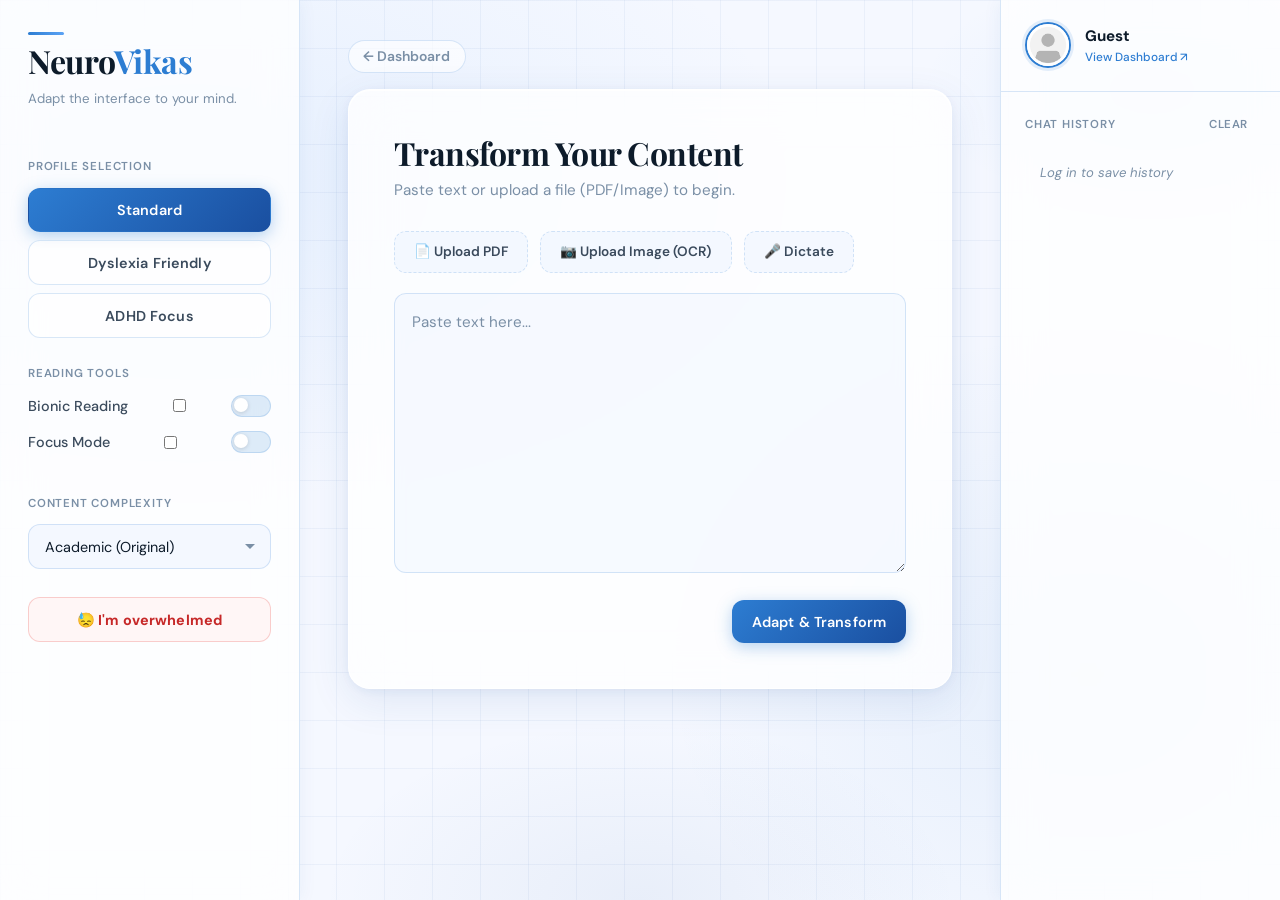
==== commit 08dd4393: "Fix HTML formatting and restore content structure" ====
--- a/frontend/index.html
+++ b/frontend/index.html
@@ -49,9 +49,7 @@
             <button class="btn btn-distress" onclick="triggerBreak()">
                 😓 I'm overwhelmed
             </button>
-            <a href="todo.html" style="display:block; margin-top:0.75rem; text-align:center; text-decoration:none; font-weight:700; font-size:0.88rem; color:var(--blue-mid); padding:0.6rem 1rem; border:1.5px solid var(--border); border-radius:var(--radius-btn); background:var(--blue-ghost);">
-                📋 My Tasks
-            </a>
+            
         </div>
     </nav>
 
--- a/frontend/style.css
+++ b/frontend/style.css
@@ -5,6 +5,7 @@
 ══════════════════════════════════════════ */
 
 @import url('https://fonts.googleapis.com/css2?family=DM+Sans:wght@300;400;500;600;700&family=Playfair+Display:wght@700&display=swap');
+@import url('https://fonts.cdnfonts.com/css/opendyslexic');
 
 :root {
     --blue-deep:      #1a4fa0;
@@ -597,16 +598,162 @@
 
 body.mode-dyslexia .article-container,
 body.mode-dyslexia .input-view {
-    font-family: var(--font-readable);
-    letter-spacing: 0.05em;
+    font-family: 'OpenDyslexic', 'Comic Sans MS', sans-serif !important;
+    letter-spacing: 0.08em;
+    word-spacing: 0.18em;
     background: rgba(253, 246, 227, 0.90);
     border-color: rgba(200,170,100,0.25);
 }
 
 body.mode-dyslexia p,
-body.mode-dyslexia textarea {
-    line-height: 2.0;
-    font-size: 1.2rem;
+body.mode-dyslexia textarea,
+body.mode-dyslexia li,
+body.mode-dyslexia span {
+    font-family: 'OpenDyslexic', 'Comic Sans MS', sans-serif !important;
+    line-height: 2.2;
+    font-size: 1.18rem;
+    letter-spacing: 0.07em;
+    word-spacing: 0.15em;
+}
+
+/* ══════════════════════════════
+   KEYWORD / ACTION ITEM HIGHLIGHTS
+══════════════════════════════ */
+.keyword-highlight {
+    background: linear-gradient(120deg, rgba(255,220,60,0.55) 0%, rgba(255,200,0,0.35) 100%);
+    border-radius: 4px;
+    padding: 0 3px;
+    font-weight: 600;
+    color: #5a3e00;
+    transition: background 0.2s;
+    cursor: help;
+}
+
+.keyword-highlight:hover {
+    background: linear-gradient(120deg, rgba(255,200,30,0.80) 0%, rgba(255,170,0,0.60) 100%);
+}
+
+.action-item-highlight {
+    background: linear-gradient(120deg, rgba(100,210,140,0.45) 0%, rgba(50,180,100,0.30) 100%);
+    border-radius: 4px;
+    padding: 0 3px;
+    font-weight: 600;
+    color: #1a4d2e;
+    border-bottom: 2px solid rgba(50,180,100,0.6);
+    cursor: help;
+}
+
+.keyword-legend {
+    display: flex;
+    gap: 1.2rem;
+    margin-bottom: 1.2rem;
+    flex-wrap: wrap;
+    padding: 0.7rem 1rem;
+    background: rgba(240,246,255,0.7);
+    border-radius: 12px;
+    border: 1px solid var(--border);
+    font-size: 0.82rem;
+    color: var(--ink-soft);
+    align-items: center;
+}
+
+.legend-swatch {
+    display: inline-block;
+    width: 14px; height: 14px;
+    border-radius: 3px;
+    margin-right: 4px;
+    vertical-align: middle;
+}
+
+/* ══════════════════════════════
+   ADHD CHUNK MODE
+══════════════════════════════ */
+.adhd-chunk-wrapper {
+    display: flex;
+    flex-direction: column;
+    gap: 1.2rem;
+}
+
+.adhd-chunk {
+    background: rgba(240,246,255,0.75);
+    border: 1.5px solid var(--border);
+    border-radius: 14px;
+    padding: 1.2rem 1.5rem;
+    transition: all 0.25s cubic-bezier(0.22,1,0.36,1);
+    animation: chunkIn 0.4s cubic-bezier(0.22,1,0.36,1) both;
+    cursor: default;
+}
+
+.adhd-chunk:hover {
+    border-color: var(--blue-mid);
+    background: rgba(240,246,255,0.95);
+    box-shadow: 0 4px 18px rgba(45,125,210,0.10);
+    transform: translateX(4px);
+}
+
+.adhd-chunk.active-chunk {
+    border-color: var(--blue-mid);
+    background: rgba(220,238,255,0.9);
+    box-shadow: 0 0 0 3px rgba(45,125,210,0.15), 0 4px 16px rgba(45,125,210,0.12);
+}
+
+.chunk-number {
+    font-size: 0.72rem;
+    text-transform: uppercase;
+    letter-spacing: 0.08em;
+    color: var(--blue-mid);
+    font-weight: 700;
+    margin-bottom: 0.5rem;
+    opacity: 0.7;
+}
+
+@keyframes chunkIn {
+    from { opacity: 0; transform: translateY(12px); }
+    to   { opacity: 1; transform: translateY(0); }
+}
+
+/* ══════════════════════════════
+   NUDGE TIMER HUD
+══════════════════════════════ */
+#nudge-timer-badge {
+    position: fixed;
+    top: 1.2rem;
+    right: 1.5rem;
+    z-index: 999;
+    background: rgba(255,255,255,0.88);
+    backdrop-filter: blur(12px);
+    border: 1.5px solid var(--border);
+    border-radius: 30px;
+    padding: 0.45rem 1.1rem;
+    font-size: 0.83rem;
+    font-weight: 700;
+    font-family: var(--font-main);
+    color: var(--ink-soft);
+    box-shadow: 0 2px 12px rgba(26,79,160,0.08);
+    display: flex;
+    align-items: center;
+    gap: 0.5rem;
+    transition: all 0.3s ease;
+    opacity: 0;
+    pointer-events: none;
+}
+
+#nudge-timer-badge.visible {
+    opacity: 1;
+    pointer-events: auto;
+}
+
+#nudge-timer-badge.warning {
+    border-color: rgba(229,57,53,0.4);
+    color: #c62828;
+    background: rgba(255,245,245,0.92);
+    animation: timerPulse 1s infinite;
+}
+
+@keyframes timerPulse {
+    0%   { box-shadow: 0 0 0 0 rgba(229,57,53,0.3); }
+    70%  { box-shadow: 0 0 0 8px rgba(229,57,53,0); }
+    100% { box-shadow: 0 0 0 0 rgba(229,57,53,0); }
 }
 
 /* ══════════════════════════════
@@ -670,6 +817,8 @@
 ══════════════════════════════ */
 .bionic { font-weight: 700; color: var(--ink); }
 
+body.mode-dyslexia .bionic { color: #5a3a00; }
+
 /* ══════════════════════════════
    UTILITIES
 ══════════════════════════════ */
